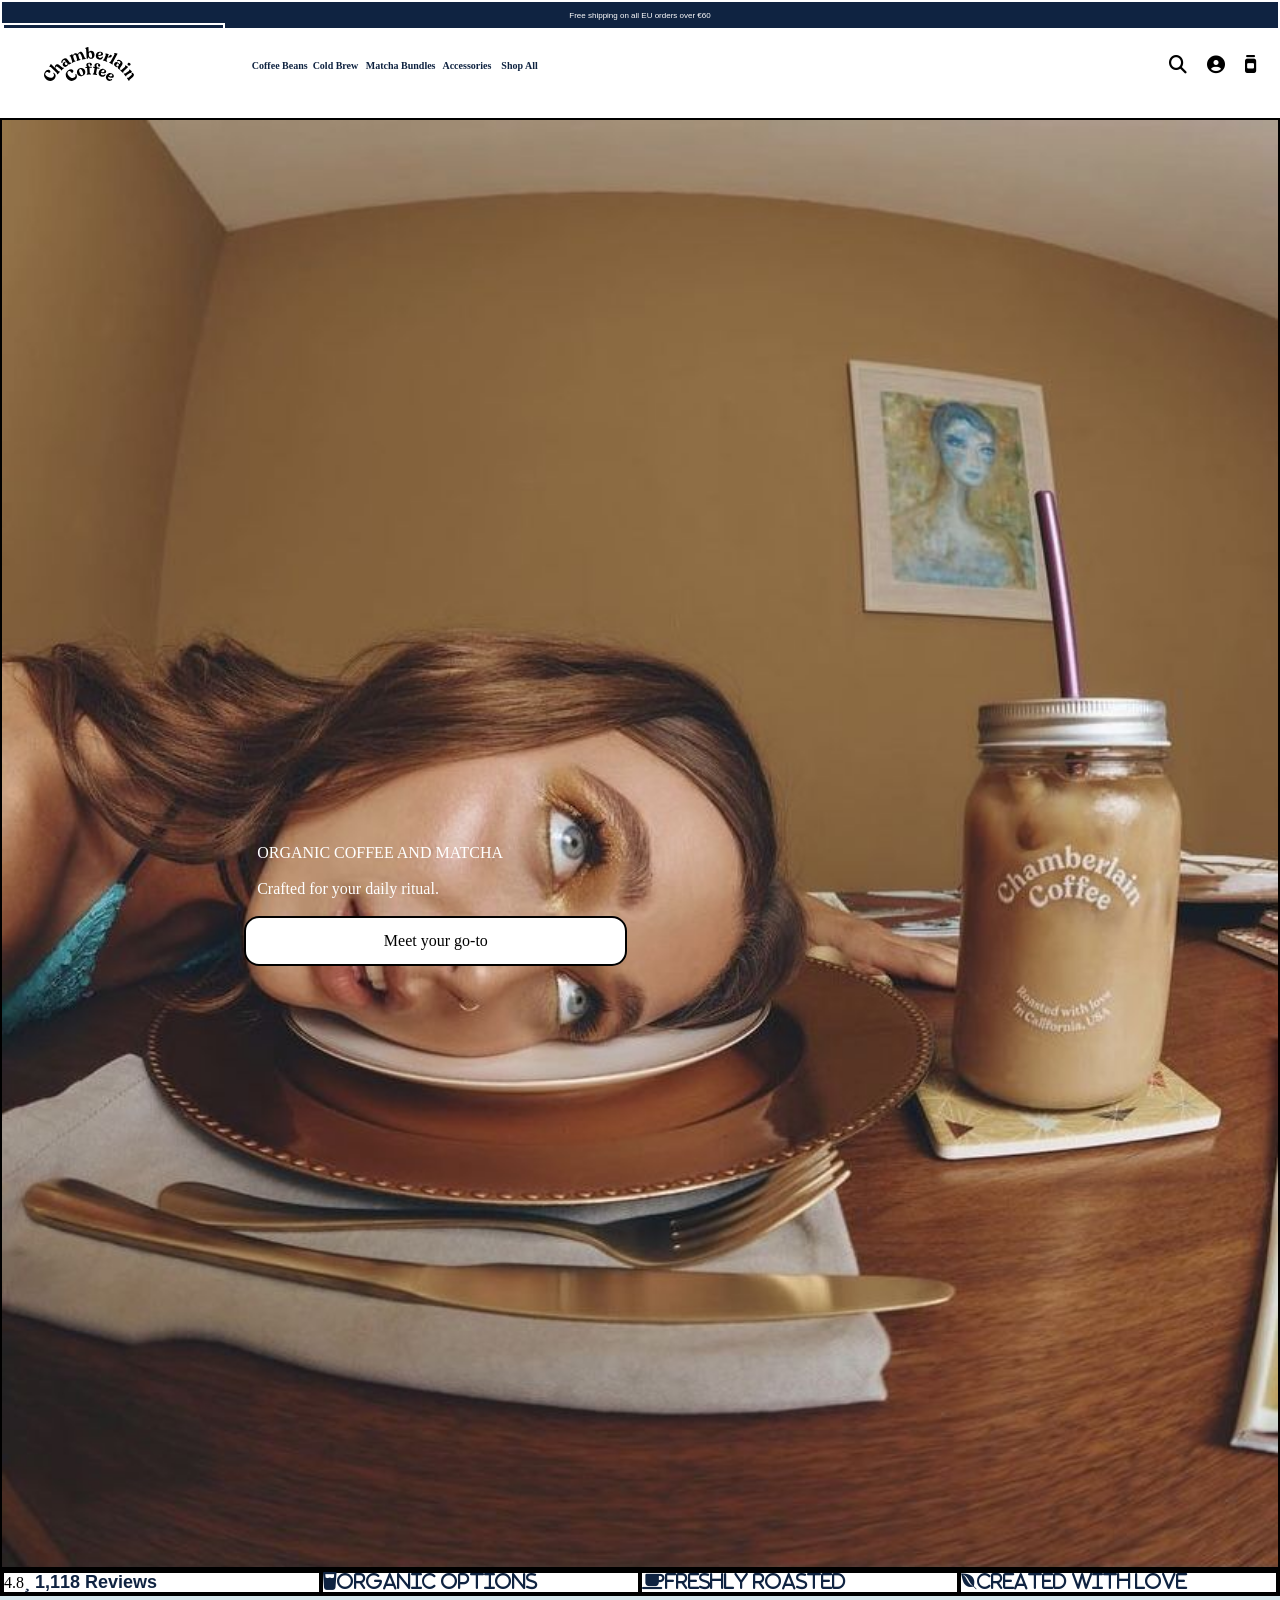
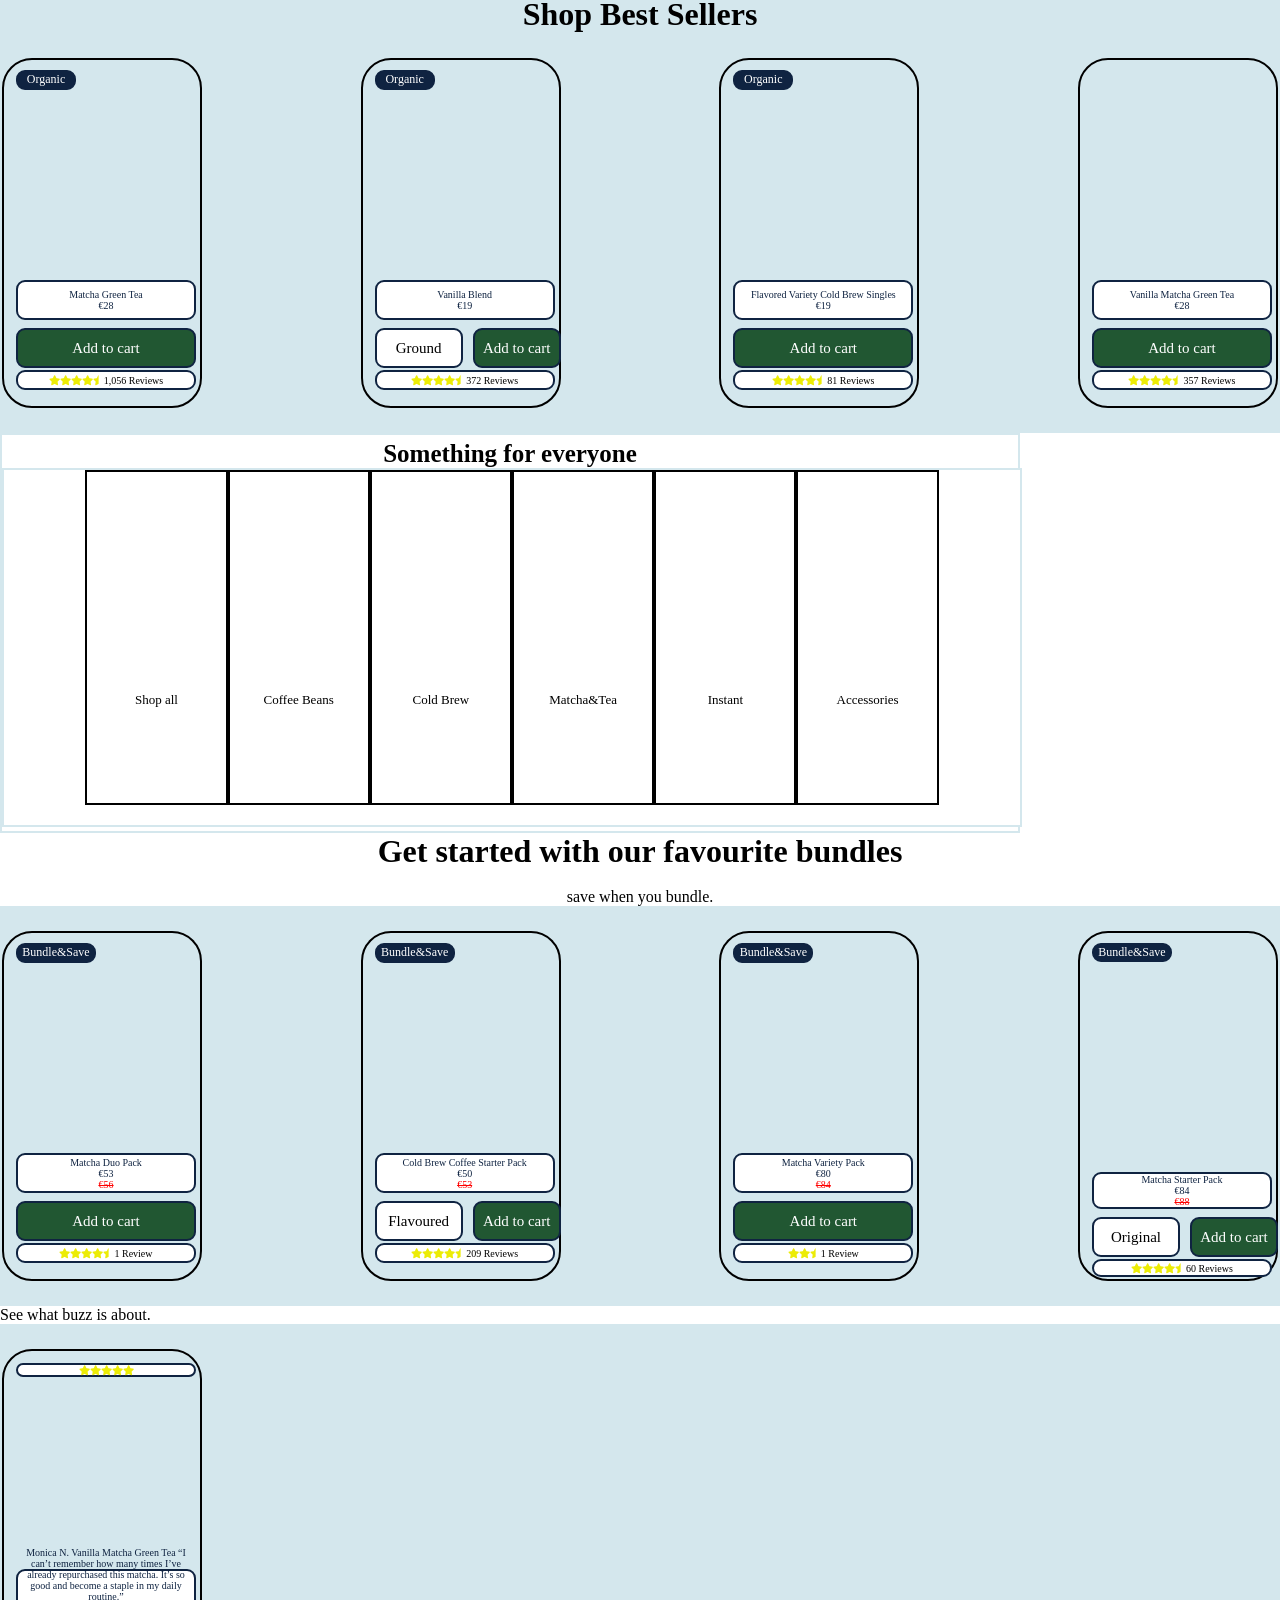
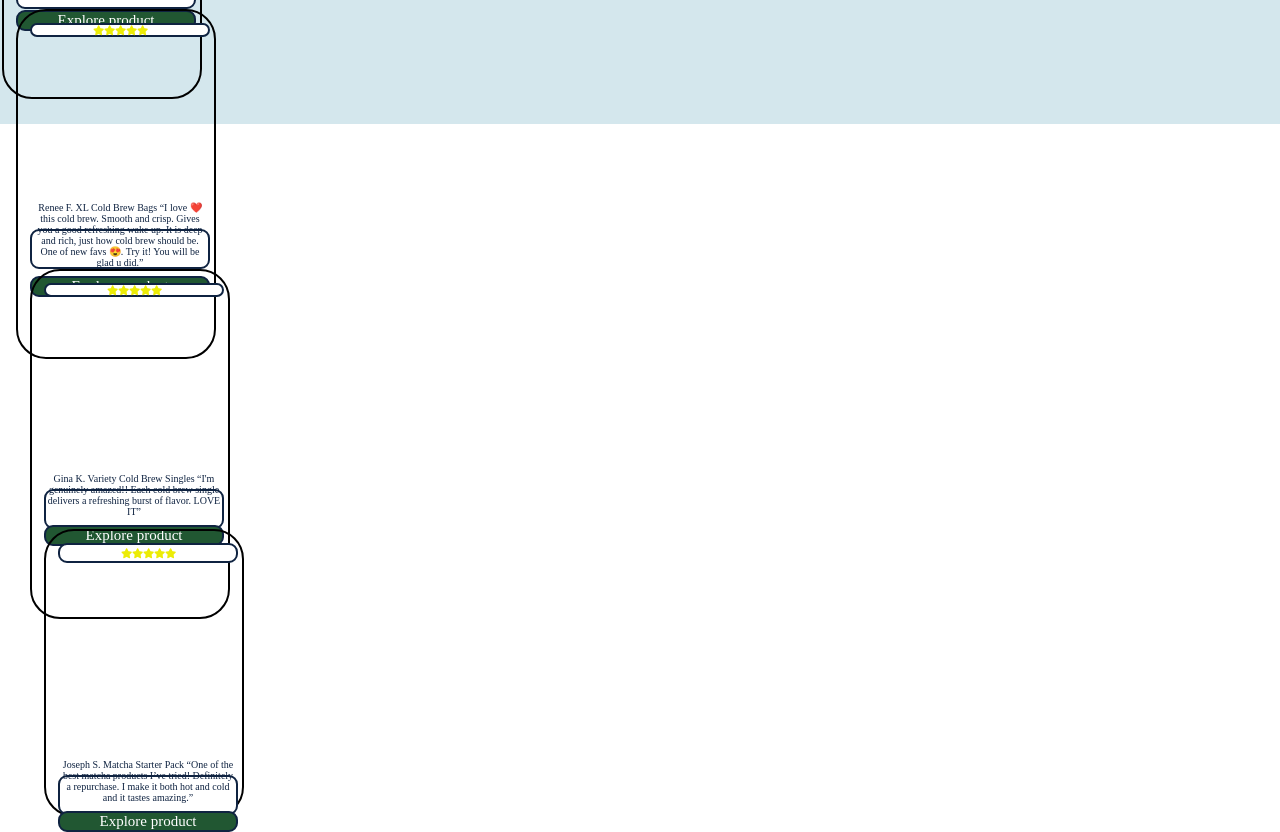
==== index.html @ cafa7a77 "first commit" ====
<!DOCTYPE html>
<html lang="en">
<head>
    <meta charset="UTF-8">
    <meta name="viewport" content="width=device-width, initial-scale=1.0">
    <title>Document</title>
    <link rel="stylesheet" href="https://cdnjs.cloudflare.com/ajax/libs/font-awesome/6.5.1/css/all.min.css"> 
<link rel="stylesheet" href="website.css">
<link href="https://fonts.googleapis.com/css2?family=Playfair+Display:wght@400;600&display=swap" rel="stylesheet">
</head>

<body>
   <header>
    <div id="header1">
      Free shipping on all EU orders over €60
      
    </div>
    <div id="header2">
      <div  id="section1">
        <div id="img"><img src="aeb7e13444a53c4d6a6ff14d90e66d7666a474f4-150x58.svg
        " alt=""></div>
      </div>

      <div id="section2">
        
        <b>Coffee Beans&nbsp;&nbsp;Cold Brew&nbsp;&nbsp;    Matcha Bundles&nbsp;&nbsp;     Accessories   &nbsp;&nbsp;   Shop All </b>
      </div>
      <div id="section3">
    <i class="fa-solid fa-magnifying-glass"></i>
     <i class="fa-solid fa-circle-user"></i>
      <i class="fa-solid fa-jar"></i>
      </div>    
    </div>

  
</header>
<br>

<main id="overlaytext">
<img src="5ff00f1f35091543b52e694eb82585cc.jpg" alt="">
<div class="overlaytext1">ORGANIC COFFEE AND MATCHA<br>  <br>Crafted for your daily ritual. <br> <br>
</div>

<div class="overlaytext2"> Meet your go-to</div>


</main>

<div id="box">
  <div id="one">4.8<i class="fa-solid fa-star"> 1,118 Reviews</i></div>
  <div id="two"><i class="fa-solid fa-glass-water">Organic options</i></div>
  <div id="three"><i class="fa-solid fa-mug-saucer">Freshly roasted</i></div>
  <div id="four"><i class="fa-brands fa-envira">Created with love</i></div>
</div>
<h1 id="font">Shop Best Sellers</h1>


<div id="lightbluebox" >

<div class="box1">
<div class="btn1">Organic</div>
<div class="img1"></div>
<div class="txt matcha">Matcha Green Tea <br>
€28</div>
<div class="atc position">Add to cart</div>
<div class="r re">      <i class="fa-solid fa-star"></i>  <i class="fa-solid fa-star"></i>  <i class="fa-solid fa-star"></i>  <i class="fa-solid fa-star"></i> 
  <i class="fa-solid fa-star-half"></i>
  1,056  Reviews</div>
</div>
  
<div class="box2">
<div class="btn1">Organic</div>
<div class="img2"></div>
<div class="txt vanilla">Vanilla Blend <br>
€19</div>
<div class="atc2 position">
  <div class="ground">Ground</div>
  <div class="add">Add to cart</div>
</div>

<div class="r re"> <i class="fa-solid fa-star"></i>  <i class="fa-solid fa-star"></i>  <i class="fa-solid fa-star"></i>  <i class="fa-solid fa-star"></i> 
  <i class="fa-solid fa-star-half"></i> 372 Reviews</div>
</div>



<div class="box3">
<div class="btn1">Organic</div>
<div class="img3"></div>
<div class="txt brew">Flavored Variety Cold Brew Singles <br>
€19</div>
<div class="atc position">Add to cart</div> 
<div class="r re">   <i class="fa-solid fa-star"></i>  <i class="fa-solid fa-star"></i>  <i class="fa-solid fa-star"></i>  <i class="fa-solid fa-star"></i> 
  <i class="fa-solid fa-star-half"></i>81 Reviews</div>
</div>

<div class="box4">
<div class="empty"></div>
<div class="img4"></div>
<div class="txt tea">Vanilla Matcha Green Tea <br>
€28</div>
<div class="atc position">Add to cart</div>

<div class="r re"> <i class="fa-solid fa-star"></i>  <i class="fa-solid fa-star"></i>  <i class="fa-solid fa-star"></i>  <i class="fa-solid fa-star"></i> 
  <i class="fa-solid fa-star-half"></i>357 Reviews</div>
</div>
</div>  


<div id="whitebox"> <b>Something for everyone</b>
<div class="longbox">
  <div class="b1">Shop all</div>
  <div class="b2">Coffee Beans  </div>
  <div class="b3">Cold Brew </div>
  <div class="b4">Matcha&Tea</div>
  <div class="b5"> Instant</div>
  <div class="b6"> Accessories </div>
</div>
</div>


<div class="s"> <h1>Get started with our favourite bundles</h1> </div> <br>
<div class="s">save when you bundle.</div>

<div id="lightbluebox" >

<div class="box1">
<div class="btn2">Bundle&Save</div>
<div class="img1"></div>
<div class="txt matcha">Matcha Duo Pack  <br>
€53 <s class="c">€56</s></div>
<div class="atc position">Add to cart</div>
<div class="r re">      <i class="fa-solid fa-star"></i>  <i class="fa-solid fa-star"></i>  <i class="fa-solid fa-star"></i>  <i class="fa-solid fa-star"></i> 
  <i class="fa-solid fa-star-half"></i>
  1  Review</div>
</div>
  
<div class="box2">
<div class="btn2">Bundle&Save</div>
<div class="img2"></div>
<div class="txt vanilla">Cold Brew Coffee Starter Pack <br>
€50 <s class="c">€53</s></div>
<div class="atc2 position">
  <div class="ground">Flavoured</div>
  <div class="add">Add to cart</div>
</div>

<div class="r re"> <i class="fa-solid fa-star"></i>  <i class="fa-solid fa-star"></i>  <i class="fa-solid fa-star"></i>  <i class="fa-solid fa-star"></i> 
  <i class="fa-solid fa-star-half"></i> 209 Reviews</div>
</div>



<div class="box3">
<div class="btn2">Bundle&Save</div>
<div class="img3"></div>
<div class="txt brew">Matcha Variety Pack <br>
€80 <s class="c">€84</s></div>
<div class="atc position">Add to cart</div> 
<div class="r1 re">   <i class="fa-solid fa-star"></i>  <i class="fa-solid fa-star"></i>  
  <i class="fa-solid fa-star-half"></i>1 Review</div>
</div>

<div class="box4">
<div class="btn2">Bundle&Save</div>
<div class="img4"></div>
<div class="txt tea">Matcha Starter Pack <br>
€84 <s class="c">€88</s></div>
<div class="atc2 position">
  <div class="ground">Original</div>
  <div class="add">Add to cart</div>
</div>

<div class="r re"> <i class="fa-solid fa-star"></i>  <i class="fa-solid fa-star"></i>  <i class="fa-solid fa-star"></i>  <i class="fa-solid fa-star"></i> 
  <i class="fa-solid fa-star-half"></i>60 Reviews</div>
</div>
</div>  
See what buzz is  about.

<div id="lightbluebox" >


  
<div class="box1">
<div class="img1"></div>
<div class="r re">      <i class="fa-solid fa-star"></i>  <i class="fa-solid fa-star"></i>  <i class="fa-solid fa-star"></i>  <i class="fa-solid fa-star"></i> 
   <i class="fa-solid fa-star"></i> 
</div>
<div class="txt matcha">Monica N.
Vanilla Matcha Green Tea
“I can’t remember how many times I’ve already repurchased this matcha. It’s so good and become a staple in my daily routine.”

<div class="atc position">Explore product</div>

</div>
  
<div class="box2">
<div class="img2"></div>

<div class="r re"> <i class="fa-solid fa-star"></i>  <i class="fa-solid fa-star"></i>  <i class="fa-solid fa-star"></i>  <i class="fa-solid fa-star"></i> 
 <i class="fa-solid fa-star"></i></div>
<div class="txt vanilla"> Renee F.
XL Cold Brew Bags
“I love ❤️ this cold brew. Smooth and crisp. Gives you a good refreshing wake up. It is deep and rich, just how cold brew should be. One of new favs 😍. Try it! You will be glad u did.”
<div class="atc position">
  Explore product
</div>

</div>




<div class="box3">

<div class="img3"></div>
<div class="r re">   <i class="fa-solid fa-star"></i>  <i class="fa-solid fa-star"></i>  <i class="fa-solid fa-star"></i>  <i class="fa-solid fa-star"></i> 
<i class="fa-solid fa-star"></i>
</div>
<div class="txt brew">Gina K.
Variety Cold Brew Singles
“I'm genuinely amazed!! Each cold brew single delivers a refreshing burst of flavor. LOVE IT”
<div class="atc position"> Explore product</div> 

</div>

<div class="box4">
<div class="img4"></div>
<div class="r re"> <i class="fa-solid fa-star"></i>  <i class="fa-solid fa-star"></i>  <i class="fa-solid fa-star"></i>  <i class="fa-solid fa-star"></i> 
<i class="fa-solid fa-star"></i>
</div>
<div class="txt tea">Joseph S.
Matcha Starter Pack
“One of the best matcha products I’ve tried! Definitely a repurchase. I make it both hot and cold and it tastes amazing.”
<div class="atc position"> Explore product</div>


</div>  


<div id="lbfinal">
  <div class="darkblue">
    <div></div> 
  <div></div></div>
</div>

</body>
</html>

<!-- height 100vh
inspect source -->
<!-- how to bring header code above home ? position : absolute,realative,fixed <navbar stays as you scroll down the website></navbar> property -->
<!-- top: 100px -->
 <!-- z index sets priority
---- website.css ----
*{
margin: 0;
padding:0;
box-sizing: border-box;
}



#header1{
width: 100%;
    height:30px;
border: 2px solid white ;
background-color:rgb(15,35,65);
display: flex;
justify-content: center;
align-items: center;
font-size: 8px;
font-family: sans-serif;

color: white ;
}
#header2{
width: 100%;
    height:70px;
border: 2px solid white;
background-color: white;
display: flex;
justify-content: center;
align-items: center;
font-size: 8px;
font-family: sans-serif;

color: white ;
}
#section1{
  
width: 20%;
    height:5%;
    border: 2px solid white ;

display: flex;
justify-content: flex-start;
align-items: center;
padding: 40px;

  
}

#section1 img{
 width: 90px;
   height: auto;
}


#section2{
width: 70%;
    height:30px;
border: 2px solid white;
color: rgb(15,35,65) ;
display: flex;
justify-content: flex-start;
align-items: center;
text-decoration: inherit;
font-size: 10px;
  font-family: "Lora", serif;
padding: 25px;
font-weight: 100;
}

#section3{
width: 30%;
    height:50px;
    border: 2px solid white;
display: flex;
justify-content: flex-end;
align-items: center;
gap: 20px;
padding: 20px;

}
#section3 i {color: black;
font-size: 18px;


}


#overlaytext{

    width:100%;
    height:80%;  
    border: 2px solid black;
display: flex;

align-items: center;
position: relative;


}

#overlaytext img{
    height: 50%;
     width: 100%;
}
.overlaytext1{
    
display: flex;
justify-content: flex-end;
align-items: center;
position: absolute;
top: 50%;
left: 20%;
color: white;
}


.overlaytext2{
    width: 30%;
    height:50px;
    border: 2px solid black;
top:55%;
left: 19%;
display: flex;
justify-content: center;
background-color: white;
border-radius:15px;
align-items: center;
position: absolute;


}
#box{

width: 100%;
height: 30%;
border: 2px solid black;
display: flex;
justify-content: center;
align-items: center;

}
#one{
width: 100%;
height: 20%;
border: 2px solid black;


}
#two{
    width: 100%;
height: 20%;
border: 2px solid black;




    
}
#three{
    width: 100%;
height: 20%;
border: 2px solid black;




    
}
#four{
width: 100%;
height: 20%;
border: 2px solid black;



    
}
#one i {color: rgb(15,35,65);
font-size: 18px;
font-family: 'Franklin Gothic Medium', 'Arial Narrow', Arial, sans-serif;
}
#two i {color: rgb(15,35,65);
font-size: 18px;
}
#three i {color: rgb(15,35,65);
font-size: 18px;
}
#four i {color: rgb(15,35,65);
font-size: 18px;
}

#font{
    text-align: center;
    background-color: rgb(212, 231, 237);
}
#lightbluebox{
width: 100%;
    height:400px;
    border: 2px solid rgb(212, 231, 237) ;
    background-color: rgb(212, 231, 237);
display: flex;
justify-content: space-between;
align-items: center;

}
.box1{
    width: 200px;
    height:350px;
    border: 2px solid black;
    border-radius: 30px;
    flex-direction: column;
display: flex;
justify-content: start;
align-items: first baseline;
padding-left: 10px;
padding-top: 10px;
}

.btn1{
    width: 60px;
    height: 20px;
     border: 2px solid rgb(15,35,65);
     background-color: rgb(15,35,65);
    border-radius: 9px;
    color: white;
    font-size: 12px;
    align-items: center;
    text-align: center;
}
.btn2{
    width: 80px;
    height: 20px;
     border: 2px solid rgb(15,35,65);
     background-color: rgb(15,35,65);
    border-radius: 9px;
    color: white;
    font-size: 12px;
    align-items: center;
    text-align: center;
}




.txt{
     width: 180px;
    height: 40px;
     border: 2px solid rgb(15,35,65);
    border-radius: 9px;
    color: rgb(15,35,65) ;
    font-size: 10px;
    display: flex;
    flex-direction: column;
    justify-content: center;
    align-items: center;
    text-align: center;  
    background: white;
    
}
.c{
    color: red;
}
.matcha{
display: flex;
flex-direction: column;
justify-content: center;
align-items: center;
margin-top: 190px;
}


.vanilla{
    display: flex;
flex-direction: column;
justify-content: center;
align-items: center;
margin-top: 190px;

}

.brew{
    display: flex;
flex-direction: column;
justify-content: center;
align-items: center;
margin-top: 190px;
}

.tea{
    display: flex;
flex-direction: column;
justify-content: center;
align-items: center;
margin-top: 210px;

}

.atc{
width: 180px;
    height: 40px;
     border: 2px solid rgb(15,35,65);
    border-radius: 9px;
    color: white ;
    font-size: 15px;
    display: flex;
    flex-direction: column;
    justify-content: center;
    align-items: center;
    text-align: center;  
    background: rgb(33,87,50);
}
 
.atc2{
    display: flex;
    gap: 10px;
    justify-content: center;
}

.ground{
width: 88px;
    height: 40px;
     border: 2px solid rgb(15,35,65);
    border-radius: 9px;
    color: black ;
    font-size: 15px;
    display: flex;
   
    justify-content: center;
    align-items: center;
    text-align: center;  
    background: white;
}

.add{
    width: 88px;
    height: 40px;
     border: 2px solid rgb(15,35,65);
    border-radius: 9px;
    color: white ;
    font-size: 15px;
    display: flex;
    justify-content: center;
    align-items: center;
    text-align: center;  
    background:  rgb(33,87,50) ;
}

.r{
    width: 180px;
    height: 20px;
     border: 2px solid rgb(15,35,65);
    border-radius: 9px;
    color: black ;
    font-size: 10px;
    display: flex;
  
    justify-content: center;
    align-items: center;
    text-align: center;  
    background-color: white;
}
.r1{
width: 180px;
    height: 20px;
     border: 2px solid rgb(15,35,65);
    border-radius: 9px;
    color: black ;
    font-size: 10px;
    display: flex;
  
    justify-content: center;
    align-items: center;
    text-align: center;  
    background-color: white;

}

.re{
    margin: 2px;
}

.fa-solid {
  color: rgb(236, 236, 6);

}

.position{
    display: flex;
/* flex-direction: column; */
justify-content: center;
align-items: center;
margin-top: 8px;


}

.box2{
    width: 200px;
    height:350px;
    border: 2px solid black;
    border-radius: 30px;
    display: flex;
justify-content: start;
align-items: first baseline;
padding-left: 10px;
padding-top: 10px;
flex-direction: column;

}

.box3{
    width: 200px;
    height:350px;
    border: 2px solid black;
    border-radius: 30px;
    display: flex;
justify-content: start;
align-items: first baseline;
padding-left: 10px;
padding-top: 10px;
flex-direction: column;

}

.box4{
    width: 200px;
    height:350px;
    border: 2px solid black;
    border-radius: 30px;
    display: flex;
justify-content: start;
align-items: first baseline;
padding-left: 10px;
padding-top: 10px;
flex-direction: column;
}

#whitebox{
width:1020px;
    height:400px;
    border: 2px solid rgb(212, 231, 237) ;
    background-color:white;
display: flex;
justify-content: center;
text-align: center;
justify-content: center;
font-size: 25px;
flex-direction: column ;
}

.longbox{
width: 1020px;
    height:359px;
    border: 2px solid rgb(212, 231, 237) ;
    background-color:white;
display: flex;
justify-content: center;
text-align: center;

}
.b1{
width: 14%;
    height:335px;
    border: 2px solid black ;
    background-color:white;
display: flex;
justify-content: center;
text-align: center;
font-size: small;
padding-top: 220px;
}

.b2{
width: 14%;
    height:335px;
    border: 2px solid black ;
    background-color:white;
display: flex;
justify-content: center;
text-align: center;
padding-top: 220px;

font-size: small;
}

.b3{
width: 14%;
    height:335px;
    border: 2px solid black ;
    background-color:white;
display: flex;
justify-content: center;
text-align: center;
padding-top: 220px;

font-size: small;
}

.b4{
width: 14%;
    height:335px;
    border: 2px solid black ;
    background-color:white;
display: flex;
justify-content: center;
text-align: center;
padding-top: 220px;

font-size: small;
}
.b5{
width: 14%;
    height:335px;
    border: 2px solid black ;
    background-color:white;
display: flex;
justify-content: center;
text-align: center;
padding-top: 220px;

font-size: small;
}

.b6{
width: 14%;
    height:335px;
    border: 2px solid black ;
    background-color:white;
display: flex;
justify-content: center;
text-align: center;
padding-top: 220px;

font-size: small;
}

#white{

width:1020px;
    height:400px;
    border: 2px solid rgb(212, 231, 237) ;
    background-color:white;
display: flex;
justify-content: center;
text-align: center;
font-size: 25px;
   
}

.s{
    display: flex;
justify-content: center;

}
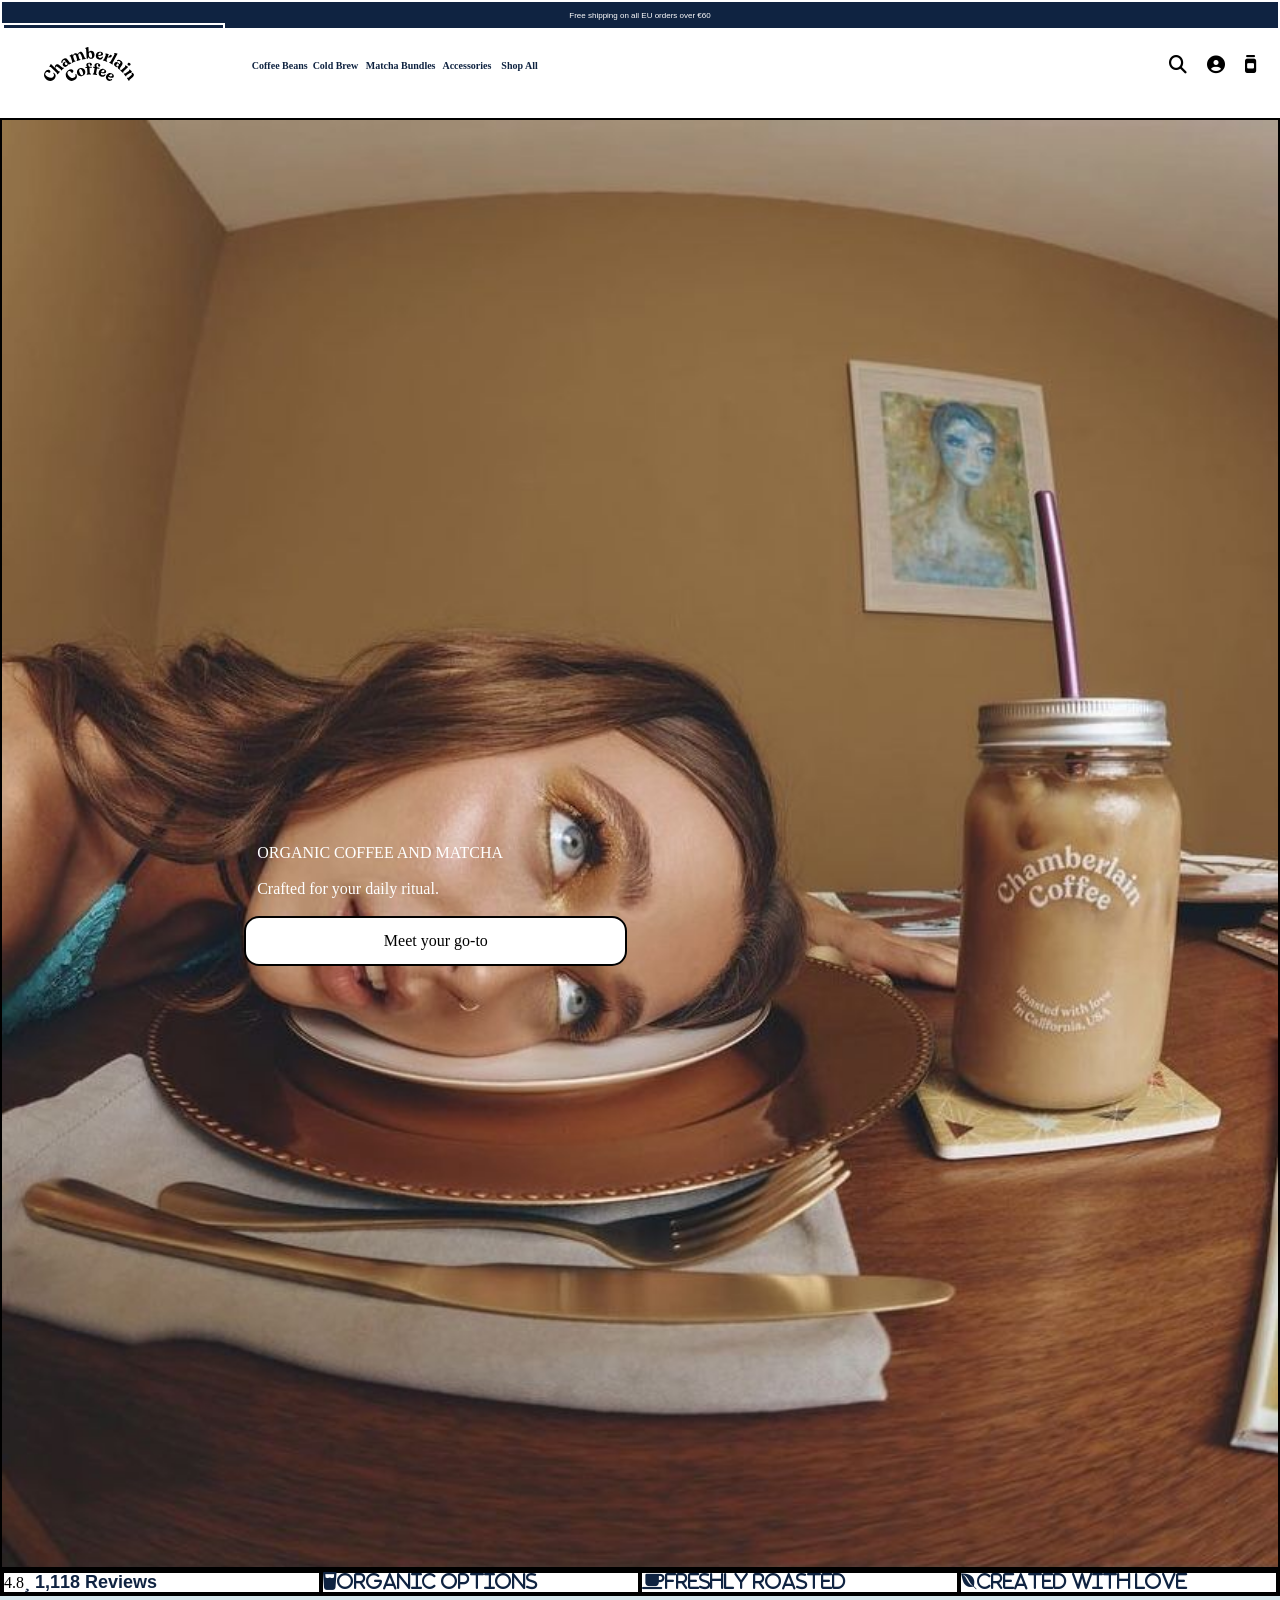
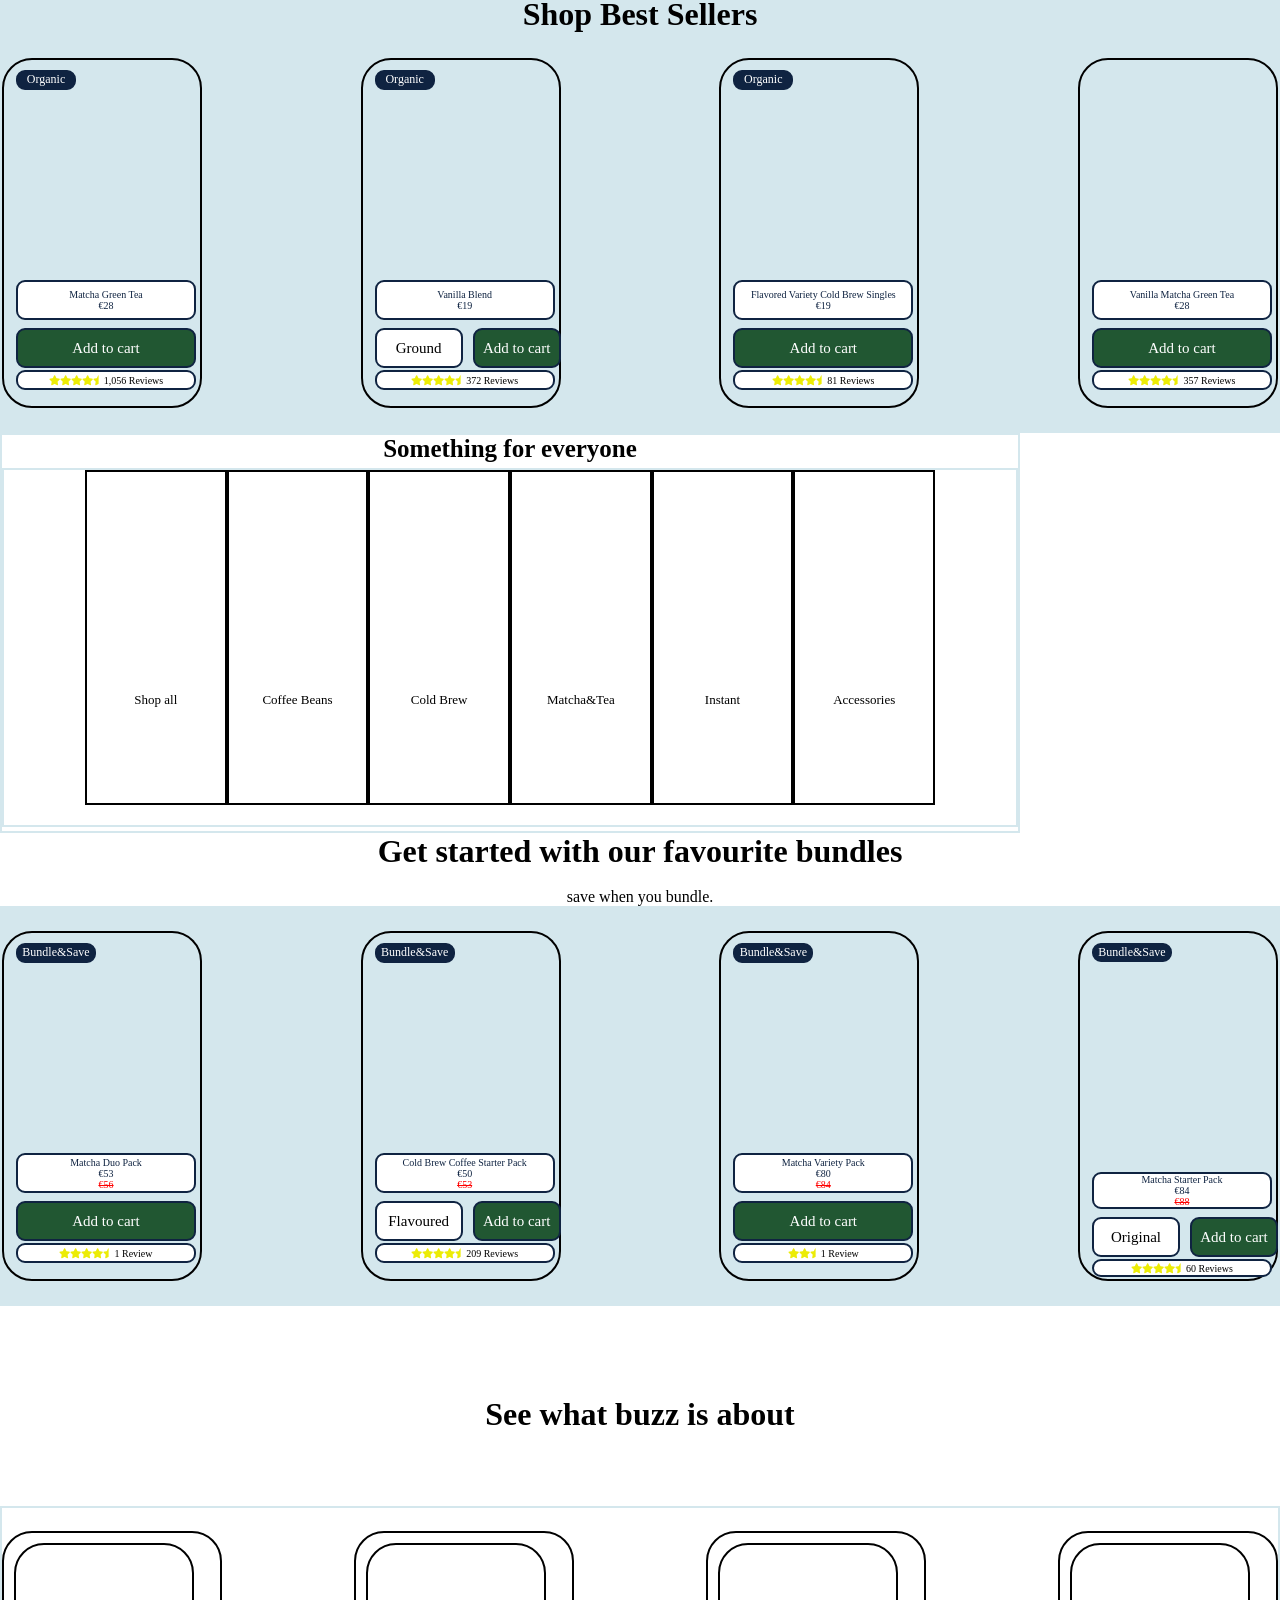
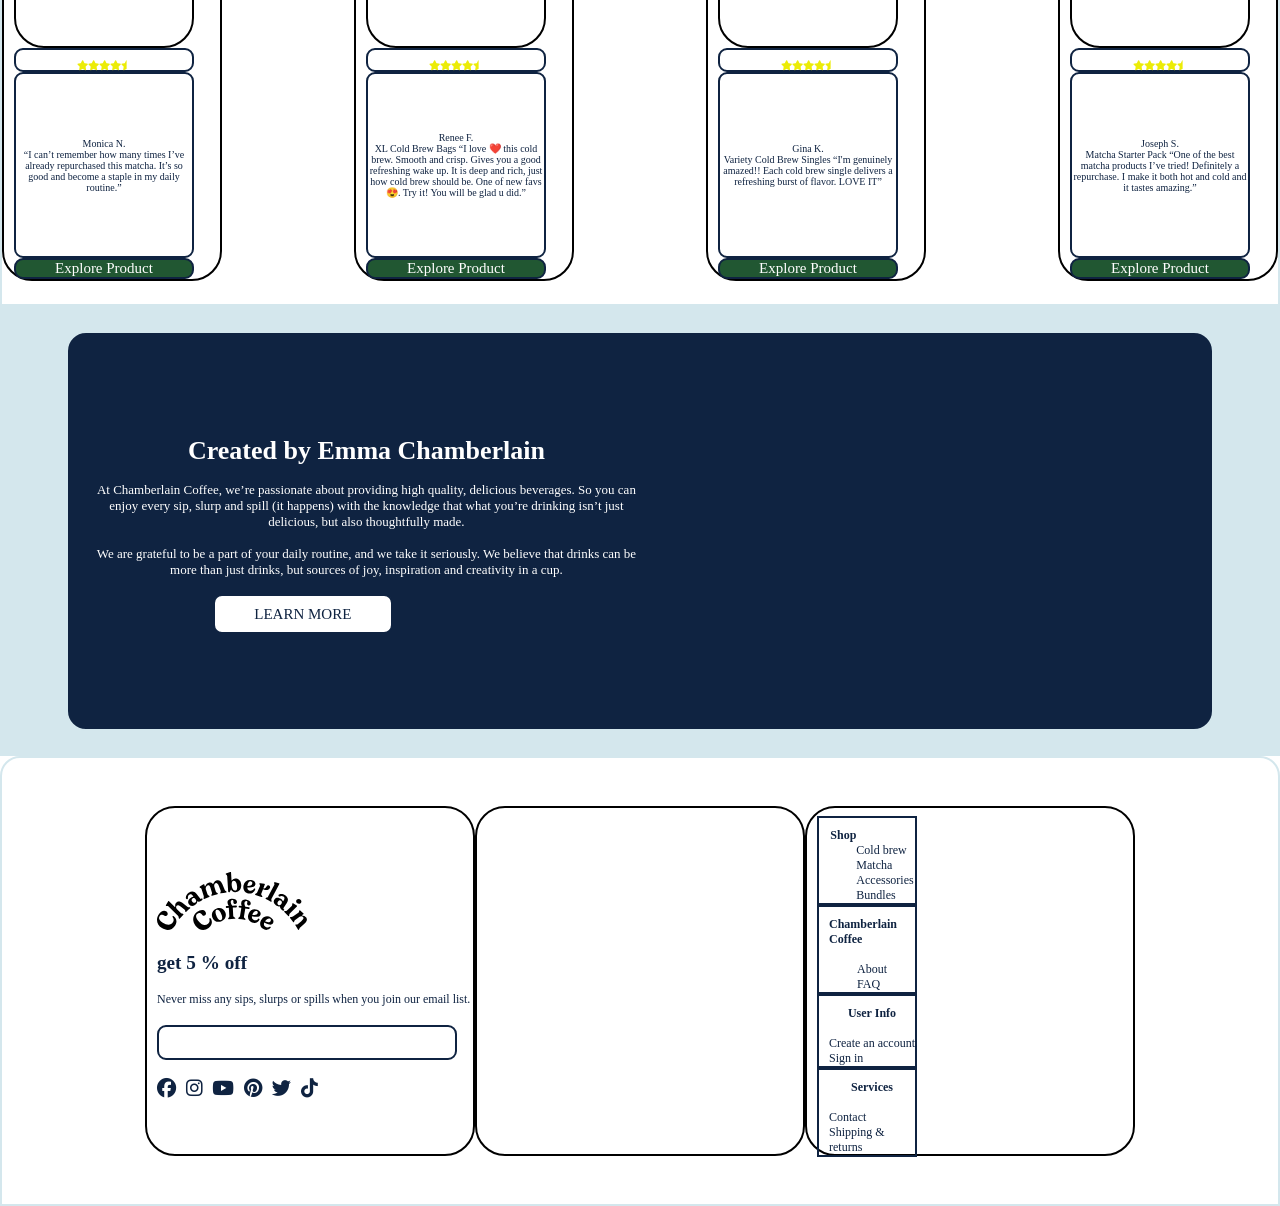
==== commit e05613ad: "further website work" ====
--- a/index.html
+++ b/index.html
@@ -175,80 +175,113 @@
   <i class="fa-solid fa-star-half"></i>60 Reviews</div>
 </div>
 </div>  
-See what buzz is  about.
-
-<div id="lightbluebox" >
-
-
-  
-<div class="box1">
-<div class="img1"></div>
-<div class="r re">      <i class="fa-solid fa-star"></i>  <i class="fa-solid fa-star"></i>  <i class="fa-solid fa-star"></i>  <i class="fa-solid fa-star"></i> 
-   <i class="fa-solid fa-star"></i> 
-</div>
-<div class="txt matcha">Monica N.
-Vanilla Matcha Green Tea
-“I can’t remember how many times I’ve already repurchased this matcha. It’s so good and become a staple in my daily routine.”
-
-<div class="atc position">Explore product</div>
-
-</div>
-  
-<div class="box2">
-<div class="img2"></div>
-
-<div class="r re"> <i class="fa-solid fa-star"></i>  <i class="fa-solid fa-star"></i>  <i class="fa-solid fa-star"></i>  <i class="fa-solid fa-star"></i> 
- <i class="fa-solid fa-star"></i></div>
-<div class="txt vanilla"> Renee F.
+
+
+<h1 id="buzz">See what buzz is about</h1>
+
+<div id="WHITE" >
+
+<div class="BOX1">
+
+<div class="IMG1"></div>
+<div class="R RE">      <i class="fa-solid fa-star"></i>  <i class="fa-solid fa-star"></i>  <i class="fa-solid fa-star"></i>  <i class="fa-solid fa-star"></i> 
+  <i class="fa-solid fa-star-half"></i>
+ </div>
+<div class="TXT ">Monica N.
+<br>
+“I can’t remember how many times I’ve already repurchased this matcha. It’s so good and become a staple in my daily routine.” <br>
+</div>
+<div class="exploreproduct">Explore Product</div>
+
+</div>
+  
+<div class="BOX1">
+
+<div class="IMG1"></div>
+<div class="R RE"> <i class="fa-solid fa-star"></i>  <i class="fa-solid fa-star"></i>  <i class="fa-solid fa-star"></i>  <i class="fa-solid fa-star"></i> 
+  <i class="fa-solid fa-star-half"></i> </div>
+<div class="TXT "> Renee F. <br>
 XL Cold Brew Bags
-“I love ❤️ this cold brew. Smooth and crisp. Gives you a good refreshing wake up. It is deep and rich, just how cold brew should be. One of new favs 😍. Try it! You will be glad u did.”
-<div class="atc position">
-  Explore product
-</div>
-
-</div>
-
-
-
-
-<div class="box3">
-
-<div class="img3"></div>
-<div class="r re">   <i class="fa-solid fa-star"></i>  <i class="fa-solid fa-star"></i>  <i class="fa-solid fa-star"></i>  <i class="fa-solid fa-star"></i> 
-<i class="fa-solid fa-star"></i>
-</div>
-<div class="txt brew">Gina K.
+“I love ❤️ this cold brew. Smooth and crisp. Gives you a good refreshing wake up. It is deep and rich, just how cold brew should be. One of new favs 😍. Try it! You will be glad u did.”</div>
+
+<div class="exploreproduct">Explore Product</div>
+
+</div>
+
+
+
+<div class="BOX1">
+
+<div class="IMG1"></div>
+<div class="R RE">   <i class="fa-solid fa-star"></i>  <i class="fa-solid fa-star"></i>  <i class="fa-solid fa-star"></i>  <i class="fa-solid fa-star"></i> 
+  <i class="fa-solid fa-star-half"></i></div>
+<div class="TXT ">Gina K. <br>
 Variety Cold Brew Singles
-“I'm genuinely amazed!! Each cold brew single delivers a refreshing burst of flavor. LOVE IT”
-<div class="atc position"> Explore product</div> 
-
-</div>
-
-<div class="box4">
-<div class="img4"></div>
-<div class="r re"> <i class="fa-solid fa-star"></i>  <i class="fa-solid fa-star"></i>  <i class="fa-solid fa-star"></i>  <i class="fa-solid fa-star"></i> 
-<i class="fa-solid fa-star"></i>
-</div>
-<div class="txt tea">Joseph S.
+“I'm genuinely amazed!! Each cold brew single delivers a refreshing burst of flavor. LOVE IT”</div>
+<div class="exploreproduct">Explore Product</div>
+
+</div>
+
+<div class="BOX1">
+
+<div class="IMG1"></div>
+<div class="R RE"> <i class="fa-solid fa-star"></i>  <i class="fa-solid fa-star"></i>  <i class="fa-solid fa-star"></i>  <i class="fa-solid fa-star"></i> 
+  <i class="fa-solid fa-star-half"></i></div>
+<div class="TXT ">Joseph S. <br>
 Matcha Starter Pack
-“One of the best matcha products I’ve tried! Definitely a repurchase. I make it both hot and cold and it tastes amazing.”
-<div class="atc position"> Explore product</div>
-
-
-</div>  
-
-
-<div id="lbfinal">
-  <div class="darkblue">
-    <div></div> 
-  <div></div></div>
-</div>
-
-</body>
-</html>
-
-<!-- height 100vh
-inspect source -->
-<!-- how to bring header code above home ? position : absolute,realative,fixed <navbar stays as you scroll down the website></navbar> property -->
-<!-- top: 100px -->
- <!-- z index sets priority+“One of the best matcha products I’ve tried! Definitely a repurchase. I make it both hot and cold and it tastes amazing.”</div>
+
+
+
+
+<div class="exploreproduct">Explore Product</div>
+</div> 
+</div> 
+
+<!-- display grid  grid tem[plate coloumn auto auto] 
+ , display  flex ,  flex wrap STUDYGRID -->
+
+ <div id="lbfinal">
+  <div class="darkblue"> <div class=" box left"> <h1 class="T">Created by Emma Chamberlain</h1> <br>
+<div class="T">At Chamberlain Coffee, we’re passionate about providing high quality, delicious beverages. So you can enjoy every sip, slurp and spill (it happens) with the knowledge that what you’re drinking isn’t just delicious, but also thoughtfully made.
+<br>
+<br>
+We are grateful to be a part of your daily routine, and we take it seriously. We believe that drinks can be more than just drinks, but sources of joy, inspiration and creativity in a cup. </div> <br> <div class="learnmore">LEARN MORE</div></div>
+<div class=" box right">  </div>
+ </div>
+ </div>
+ <div id="A">
+  <div class="sec1">
+<div class="logo1"> <img src="aeb7e13444a53c4d6a6ff14d90e66d7666a474f4-150x58.svg" alt=""></div> <br>
+<div class="logo2">  <b> get 5 % off</b></div> <br>
+<div class="ft">Never miss any sips, slurps or spills when you join our email list.</div> <br>
+<div class="emailbox"></div> <br>
+<div class="socialmediaicons"> <i class="fa-brands fa-facebook"></i>  &nbsp;<i class="fa-brands fa-instagram"></i> &nbsp;<i class="fa-brands fa-youtube"></i> &nbsp;<i class="fa-brands fa-pinterest"></i> &nbsp;<i class="fa-brands fa-twitter"></i> &nbsp;<i class="fa-brands fa-tiktok"></i></div>
+  </div>
+  <div class="sec2"></div>
+  <div class="sec1" >
+    <div class="q1"> <b>Shop</b> <br>
+
+Cold brew <br>
+Matcha <br>
+Accessories <br>
+Bundles</div>
+    <div class="q1"><b>Chamberlain Coffee</b> <br>
+
+About <br>
+FAQ</div>
+    <div class="q1"><b>User Info</b> <br>
+
+Create an account <br>
+Sign in</div>
+    <div class="q1 "><b>Services</b> <br>
+
+Contact <br>
+Shipping & returns</div>
+  </div>
+ </div>
+
+
+
+  
+ 
--- a/website.css
+++ b/website.css
@@ -445,7 +445,8 @@
 text-align: center;
 justify-content: center;
 font-size: 25px;
-flex-direction: column ;
+
+flex-wrap: wrap;
 }
 
 .longbox{
@@ -552,3 +553,234 @@
 justify-content: center;
 
 }
+
+#buzz{
+height:200px;
+width: 100%;
+display: flex;
+justify-content: center;
+text-align: center;
+padding-top: 90px;
+}
+.BOX1{
+width: 220px;
+    height:350px;
+    border: 2px solid black;
+    border-radius: 30px;
+    flex-direction: column;
+display: flex;
+justify-content: start;
+align-items: first baseline;
+padding-left: 10px;
+padding-top: 10px;
+}
+.IMG1{
+width: 180px;
+    height:500px;
+    border: 2px solid black;
+    border-radius: 30px;
+}
+
+
+.R{width: 180px;
+    height: 40px;
+     border: 2px solid rgb(15,35,65);
+    border-radius: 9px;
+    color: black ;
+    font-size: 10px;
+    display: flex;
+  padding-top: 60px;
+    justify-content: center;
+    align-items: center;
+    text-align: center;  
+    background-color: white;
+}
+.RE{
+   padding-top: 10px;
+}
+.TXT{
+    width: 180px;
+    height: 100vh;
+    border: 2px solid rgb(15,35,65);
+    border-radius: 9px;
+    color: rgb(15,35,65) ;
+    font-size: 10px;
+    display: flex;
+    flex-direction: column;
+    justify-content: center;
+    align-items: center;
+    text-align: center;  
+    background: white;
+}
+
+.exploreproduct{
+width: 180px;
+    height: 40px;
+     border: 2px solid rgb(15,35,65);
+    border-radius: 9px;
+    color: white ;
+    font-size: 15px;
+    display: flex;
+    flex-direction: column;
+    justify-content: center;
+    align-items: center;
+    text-align: center;  
+    background: rgb(33,87,50);
+
+}
+#WHITE{
+    width: 100%;
+    height:400px;
+    border: 2px solid rgb(212, 231, 237) ;
+    background-color: white;
+display: flex;
+justify-content: space-between;
+align-items: center;
+}
+
+#lbfinal{
+    width: 100%;
+    height:450px;
+    border: 2px solid rgb(212, 231, 237) ;
+    background-color: rgb(212, 231, 237);
+display: flex;
+justify-content: center;
+align-items: center;
+align-items: center;
+
+}
+
+.darkblue{
+ width: 90%;
+    height:400px;
+    border: 2px solid rgb(212, 231, 237) ;
+    background-color:rgb(15,35,65);
+display: flex;
+justify-content: center;
+align-items: center;
+text-align: center;
+border-radius: 20px;
+}
+.box{
+    flex: 1;
+    height: 390px;
+    width: 88%;
+   border-top-left-radius: 20px;
+   border-bottom-left-radius: 20px;
+}
+
+.left{
+  padding-top: 100px;
+padding-left: 25px;
+padding-right: 25px;
+text-align: center; 
+font-size: small;
+}
+.learnmore{
+    width: 180px;
+    height: 40px;
+     border: 2px solid rgb(15,35,65);
+    border-radius: 9px;
+    color:rgb(15,35,65) ;
+    font-size: 15px;
+    display: flex;
+    flex-direction: column;
+    justify-content: center;
+    align-items: center;
+    text-align: center;  
+    background: white;
+    margin-left: 120px;
+    
+
+}
+.T{
+    color: white;
+}
+
+#A{
+    width: 100%;
+    height:450px;
+    border: 2px solid rgb(212, 231, 237) ;
+    background-color: white;
+display: flex;
+justify-content: center;
+align-items: center;
+align-items: center;
+border-top-left-radius: 20px;
+border-top-right-radius: 20px;
+
+}
+.emailbox{
+    width: 300px;
+    height: 35px;
+     border: 2px solid rgb(15,35,65);
+    border-radius: 9px;
+    color:rgb(15,35,65) ;
+    font-size: 15px;
+    display: flex;
+    flex-direction: column;
+    justify-content: center;
+    align-items: center;
+    text-align: center;  
+    background: white;
+    
+}
+.ft{
+    font-size: 12px;
+    color: rgb(15,35,65);
+}
+.logo1{
+    color:rgb(15,35,65);
+}
+.logo2{
+    font-size: larger;
+    color: rgb(15,35,65);
+}
+.socialmediaicons{
+  font-size: larger;
+  color: rgb(15,35,65);
+}
+.sec1{
+width: 330px;
+    height:350px;
+    border: 2px solid black;
+    border-radius: 30px;
+    flex-direction: column;
+display: flex;
+justify-content: center;
+align-items: first baseline;
+padding-left: 10px;
+padding-top: 10px;
+
+
+}
+.sec2{
+    width: 330px;
+    height:350px;
+    border: 2px solid black;
+    border-radius: 30px;
+    flex-direction: column;
+display: flex;
+justify-content: center;
+align-items: first baseline;
+padding-left: 10px;
+padding-top: 10px;
+display: grid;
+grid-template-columns: repeat(2,1fr);
+
+}
+
+.q1{
+width: 100px;
+    height:100px;
+    border: 2px solid rgb(15,35,65);
+font-size: 12px;
+display: flex;
+justify-content: center;
+align-items: first baseline;
+padding-left: 10px;
+padding-top: 10px;
+flex-wrap: wrap;
+color: rgb(15,35,65);
+
+}
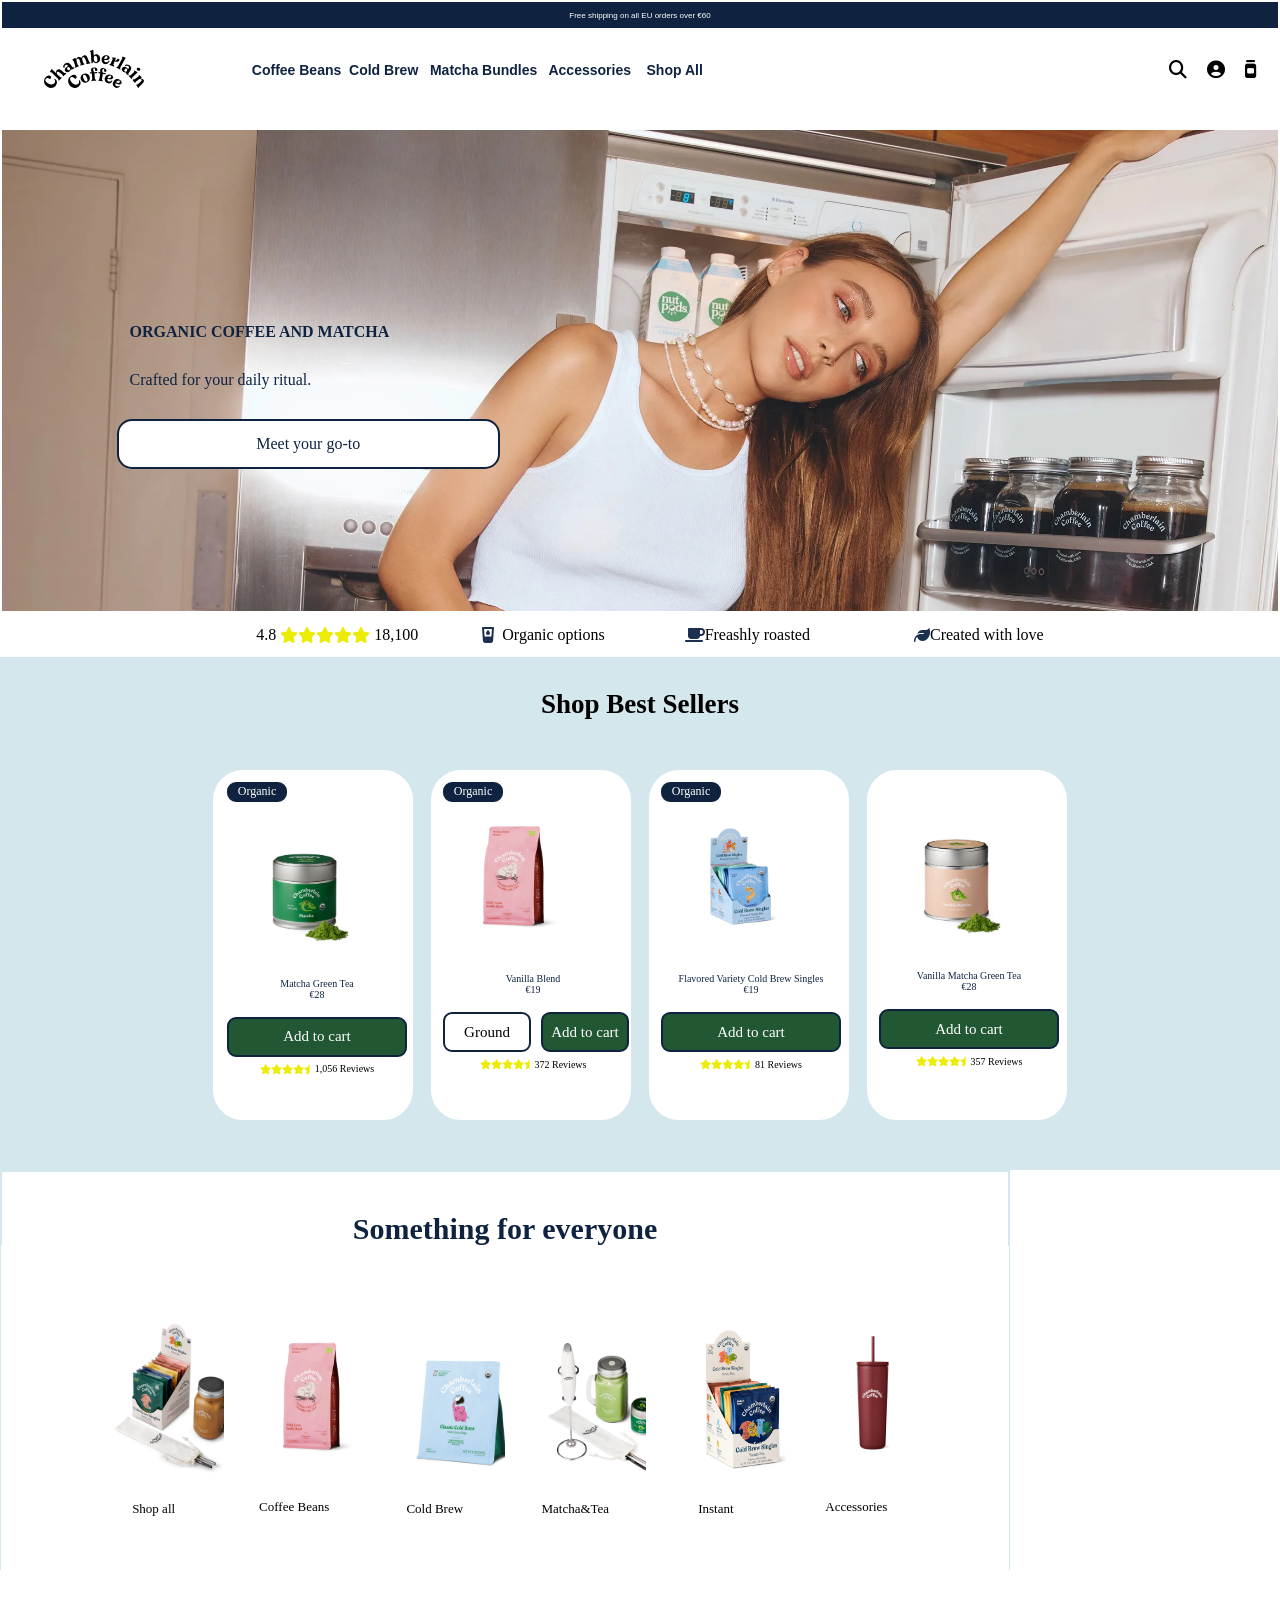
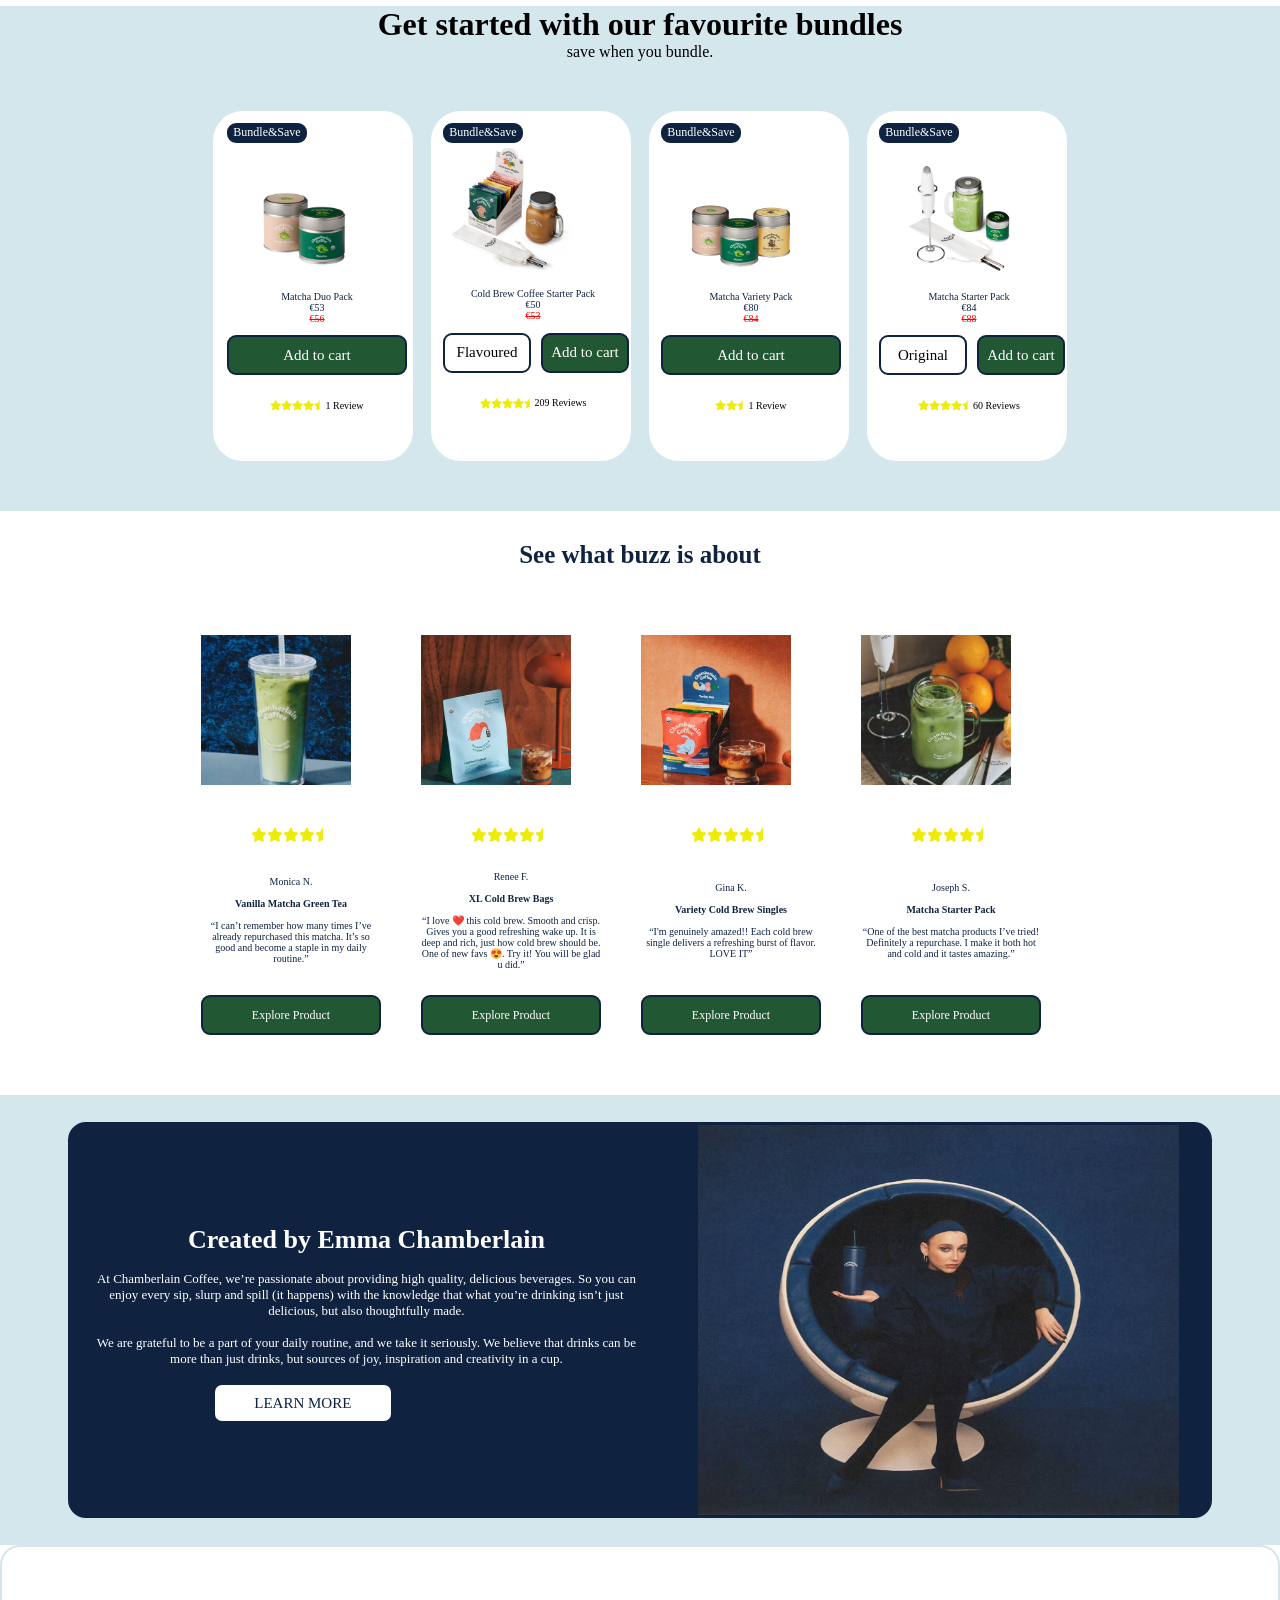
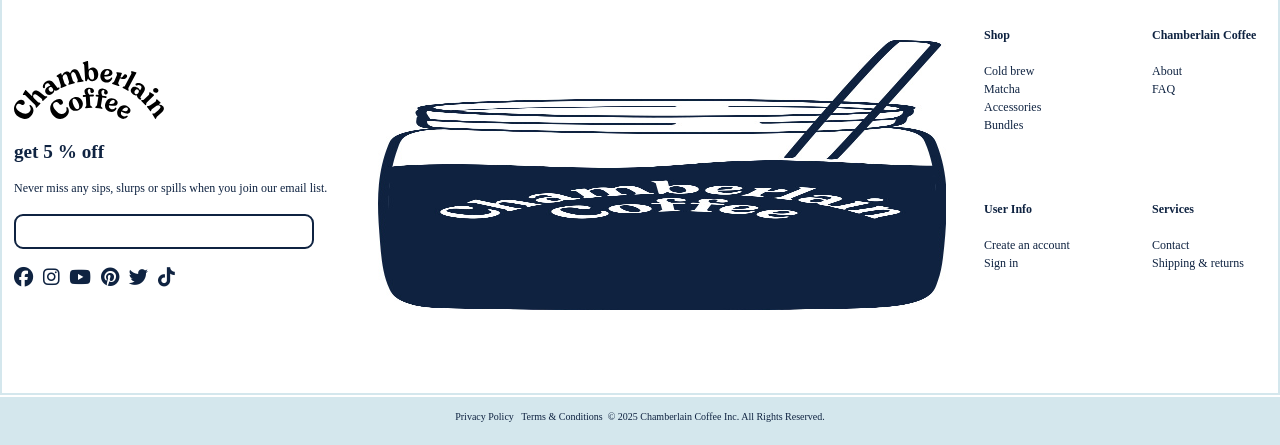
==== commit 60a228ab: "website alignment" ====
--- a/index.html
+++ b/index.html
@@ -1,287 +1,398 @@
-<!DOCTYPE html>
+<!doctype html>
 <html lang="en">
-<head>
-    <meta charset="UTF-8">
-    <meta name="viewport" content="width=device-width, initial-scale=1.0">
+  <head>
+    <meta charset="UTF-8" />
+    <meta name="viewport" content="width=device-width, initial-scale=1.0" />
     <title>Document</title>
-    <link rel="stylesheet" href="https://cdnjs.cloudflare.com/ajax/libs/font-awesome/6.5.1/css/all.min.css"> 
-<link rel="stylesheet" href="website.css">
-<link href="https://fonts.googleapis.com/css2?family=Playfair+Display:wght@400;600&display=swap" rel="stylesheet">
-</head>
-
-<body>
-   <header>
-    <div id="header1">
-      Free shipping on all EU orders over €60
+    <link
+      rel="stylesheet"
+      href="https://cdnjs.cloudflare.com/ajax/libs/font-awesome/6.5.1/css/all.min.css"
+    />
+    <link rel="stylesheet" href="website.css" />
+    <link
+      href="https://fonts.googleapis.com/css2?family=Playfair+Display:wght@400;600&display=swap"
+      rel="stylesheet"
+    />
+  </head>
+
+  <body>
+    <header>
+      <div id="header1">Free shipping on all EU orders over €60</div>
+      <div id="header2">
+        <div id="section1">
+          <div id="img">
+            <img
+              src="aeb7e13444a53c4d6a6ff14d90e66d7666a474f4-150x58.svg "
+              alt=""/>
+          </div>
+        </div>
+
+        <div id="section2">
+           <b></b><b
+            >Coffee Beans&nbsp;&nbsp;Cold Brew&nbsp;&nbsp; Matcha
+            Bundles&nbsp;&nbsp; Accessories &nbsp;&nbsp; Shop All
+          </b>
+        </div>
+        <div id="section3">
+          <i class="fa-solid fa-magnifying-glass"></i>
+          <i class="fa-solid fa-circle-user"></i>
+          <i class="fa-solid fa-jar"></i>
+        </div>
+      </div>
+    </header>
+    <br />
+
+    <main id="overlaytext">
+     <img src="Shop all_files/FAAH2.jpg" alt="">
+      <div class="overlaytext1">
+      ORGANIC COFFEE AND MATCHA </div>
+     <br> <br>
+     <div class="overlaytext2">
+       Crafted for your daily ritual.
+      </div>
+       <br> <br><br> <br>
       
-    </div>
-    <div id="header2">
-      <div  id="section1">
-        <div id="img"><img src="aeb7e13444a53c4d6a6ff14d90e66d7666a474f4-150x58.svg
-        " alt=""></div>
-      </div>
-
-      <div id="section2">
-        
-        <b>Coffee Beans&nbsp;&nbsp;Cold Brew&nbsp;&nbsp;    Matcha Bundles&nbsp;&nbsp;     Accessories   &nbsp;&nbsp;   Shop All </b>
-      </div>
-      <div id="section3">
-    <i class="fa-solid fa-magnifying-glass"></i>
-     <i class="fa-solid fa-circle-user"></i>
-      <i class="fa-solid fa-jar"></i>
-      </div>    
-    </div>
-
+        <br> <br>
+      <div class="overlaytext3">Meet your go-to</div>
+    </main>
+ <div id="thatbox">
+&nbsp;&nbsp;&nbsp;&nbsp;&nbsp;4.8&nbsp;<i class="fa-solid fa-star"></i><i class="fa-solid fa-star"></i><i class="fa-solid fa-star"></i><i class="fa-solid fa-star"></i><i class="fa-solid fa-star"></i>&nbsp;18,100 
+&nbsp;&nbsp;&nbsp;&nbsp;&nbsp;&nbsp;&nbsp;&nbsp;&nbsp;&nbsp;&nbsp;&nbsp;&nbsp;&nbsp;&nbsp;<i class="fa-solid fa-glass-water-droplet" style="color: rgb(30, 48, 80);"> </i> &nbsp; Organic options&nbsp;&nbsp;&nbsp;&nbsp;&nbsp;&nbsp;&nbsp;&nbsp;&nbsp;&nbsp;&nbsp;&nbsp;&nbsp;&nbsp;&nbsp;&nbsp;&nbsp;&nbsp;&nbsp;&nbsp;
+<i class="fa-solid fa-mug-saucer" style="color: rgb(30, 48, 80);"></i>Freashly roasted &nbsp;&nbsp;&nbsp;&nbsp;&nbsp;&nbsp;&nbsp;&nbsp;&nbsp;&nbsp;&nbsp;&nbsp;&nbsp;&nbsp;&nbsp;&nbsp;&nbsp;&nbsp;&nbsp;&nbsp;&nbsp;&nbsp;&nbsp;&nbsp;&nbsp;<i class="fa-solid fa-leaf" style="color: rgb(30, 48, 80);"></i>Created with love
+ </div>
+   
+    <h1 id="font">Shop Best Sellers</h1>
+
+    <div id="lightbluebox">
+      <div class="box1">
+        <div class="btn1">Organic</div> <br>
+        <div class="img1"><img src="Shop all_files/MATCHAGREENTEA.jpg" alt=""></div> <br>
+       
+        <div class="txt matcha">
+          Matcha Green Tea <br />
+          €28
+        </div>
+        <div class="atc position">Add to cart</div>
+        <div class="r re">
+          <i class="fa-solid fa-star"></i> <i class="fa-solid fa-star"></i>
+          <i class="fa-solid fa-star"></i> <i class="fa-solid fa-star"></i>
+          <i class="fa-solid fa-star-half"></i>
+          1,056 Reviews
+        </div>
+      </div>
+
+      <div class="box2">
+        <div class="btn1">Organic</div>
+        <div class="img2"><img src="Shop all_files/CHAMBERLAIN_COFFEE_FLUFFY_LAMB_GROUND_EU_PDP_A.png"></div> 
+         <br> <div class="txt vanilla">
+          Vanilla Blend <br />
+          €19
+        </div>
+        <div class="atc2 position">
+          <div class="ground">Ground</div>
+          <div class="add">Add to cart</div>
+        </div>
+
+        <div class="r re">
+          <i class="fa-solid fa-star"></i> <i class="fa-solid fa-star"></i>
+          <i class="fa-solid fa-star"></i> <i class="fa-solid fa-star"></i>
+          <i class="fa-solid fa-star-half"></i> 372 Reviews
+        </div>
+      </div>
+
+      <div class="box3">
+        <div class="btn1">Organic</div>
+        <div class="img3"><img src="Shop all_files/FlavoredVarietyColdBrewSingles_PDP_2048px_01_590c9722-d39e-49b4-b2bd-9e2687882765.png" alt=""></div> <br>
+        <div class="txt brew">
+          Flavored Variety Cold Brew Singles <br />
+          €19
+        </div>
+        <div class="atc position">Add to cart</div>
+        <div class="r re">
+          <i class="fa-solid fa-star"></i> <i class="fa-solid fa-star"></i>
+          <i class="fa-solid fa-star"></i> <i class="fa-solid fa-star"></i>
+          <i class="fa-solid fa-star-half"></i>81 Reviews
+        </div>
+      </div>
+
+      <div class="box4">
+        <div class="empty"></div>
+        <div class="img4"><img src="Shop all_files/VANILLAMATCHAGREENTEA.jpg" alt=""></div><br>
+        <div class="txt tea">
+          Vanilla Matcha Green Tea <br/>
+          €28
+        </div>
+        <div class="atc position">Add to cart</div>
+
+        <div class="r re">
+          <i class="fa-solid fa-star"></i> <i class="fa-solid fa-star"></i>
+          <i class="fa-solid fa-star"></i> <i class="fa-solid fa-star"></i>
+          <i class="fa-solid fa-star-half"></i>357 Reviews
+        </div>
+      </div>
+    </div>
+
+    <div id="whitebox">
+      <div class="change">  <b><h2>Something for everyone</h2></b></div> 
+      <div class="longbox">
+        <div class="b1"><img src="Shop all_files/Variety_Cold_Brew_Singles-Starter_Pack_PDP_2048px_01_a66178c7-0070-46e9-8be6-9580ef11e38c.png" alt=""> <br>Shop all</div>
+        <div class="b2"><img src="Shop all_files/CHAMBERLAIN_COFFEE_FLUFFY_LAMB_GROUND_EU_PDP_A.png" alt=""><br><br>Coffee Beans</div>
+        <div class="b3"> <img src="Shop all_files/XL_Cold_Brew_Bag_PDP_2048px_01.png" alt=""> <br>Cold Brew</div>
+        <div class="b4">  <img src="WEBSITE/logo2_files/MatchaStarterPack_PDP_2048px_04.png" alt=""> <br> Matcha&Tea</div>
+        <div class="b5"> <img src="Shop all_files/INSTANT.jpg" alt=""> <br>Instant</div>
+        <div class="b6"><img src="Shop all_files/accessories2.jpg" alt=""> <br><br>Accessories</div>
+      </div>
+    </div>
+<br><br>
+    <div class="s"><h1>Get started with our favourite bundles</h1></div>
   
-</header>
-<br>
-
-<main id="overlaytext">
-<img src="5ff00f1f35091543b52e694eb82585cc.jpg" alt="">
-<div class="overlaytext1">ORGANIC COFFEE AND MATCHA<br>  <br>Crafted for your daily ritual. <br> <br>
-</div>
-
-<div class="overlaytext2"> Meet your go-to</div>
-
-
-</main>
-
-<div id="box">
-  <div id="one">4.8<i class="fa-solid fa-star"> 1,118 Reviews</i></div>
-  <div id="two"><i class="fa-solid fa-glass-water">Organic options</i></div>
-  <div id="three"><i class="fa-solid fa-mug-saucer">Freshly roasted</i></div>
-  <div id="four"><i class="fa-brands fa-envira">Created with love</i></div>
-</div>
-<h1 id="font">Shop Best Sellers</h1>
-
-
-<div id="lightbluebox" >
-
-<div class="box1">
-<div class="btn1">Organic</div>
-<div class="img1"></div>
-<div class="txt matcha">Matcha Green Tea <br>
-€28</div>
-<div class="atc position">Add to cart</div>
-<div class="r re">      <i class="fa-solid fa-star"></i>  <i class="fa-solid fa-star"></i>  <i class="fa-solid fa-star"></i>  <i class="fa-solid fa-star"></i> 
-  <i class="fa-solid fa-star-half"></i>
-  1,056  Reviews</div>
-</div>
-  
-<div class="box2">
-<div class="btn1">Organic</div>
-<div class="img2"></div>
-<div class="txt vanilla">Vanilla Blend <br>
-€19</div>
-<div class="atc2 position">
-  <div class="ground">Ground</div>
-  <div class="add">Add to cart</div>
-</div>
-
-<div class="r re"> <i class="fa-solid fa-star"></i>  <i class="fa-solid fa-star"></i>  <i class="fa-solid fa-star"></i>  <i class="fa-solid fa-star"></i> 
-  <i class="fa-solid fa-star-half"></i> 372 Reviews</div>
-</div>
-
-
-
-<div class="box3">
-<div class="btn1">Organic</div>
-<div class="img3"></div>
-<div class="txt brew">Flavored Variety Cold Brew Singles <br>
-€19</div>
-<div class="atc position">Add to cart</div> 
-<div class="r re">   <i class="fa-solid fa-star"></i>  <i class="fa-solid fa-star"></i>  <i class="fa-solid fa-star"></i>  <i class="fa-solid fa-star"></i> 
-  <i class="fa-solid fa-star-half"></i>81 Reviews</div>
-</div>
-
-<div class="box4">
-<div class="empty"></div>
-<div class="img4"></div>
-<div class="txt tea">Vanilla Matcha Green Tea <br>
-€28</div>
-<div class="atc position">Add to cart</div>
-
-<div class="r re"> <i class="fa-solid fa-star"></i>  <i class="fa-solid fa-star"></i>  <i class="fa-solid fa-star"></i>  <i class="fa-solid fa-star"></i> 
-  <i class="fa-solid fa-star-half"></i>357 Reviews</div>
-</div>
-</div>  
-
-
-<div id="whitebox"> <b>Something for everyone</b>
-<div class="longbox">
-  <div class="b1">Shop all</div>
-  <div class="b2">Coffee Beans  </div>
-  <div class="b3">Cold Brew </div>
-  <div class="b4">Matcha&Tea</div>
-  <div class="b5"> Instant</div>
-  <div class="b6"> Accessories </div>
-</div>
-</div>
-
-
-<div class="s"> <h1>Get started with our favourite bundles</h1> </div> <br>
-<div class="s">save when you bundle.</div>
-
-<div id="lightbluebox" >
-
-<div class="box1">
-<div class="btn2">Bundle&Save</div>
-<div class="img1"></div>
-<div class="txt matcha">Matcha Duo Pack  <br>
-€53 <s class="c">€56</s></div>
-<div class="atc position">Add to cart</div>
-<div class="r re">      <i class="fa-solid fa-star"></i>  <i class="fa-solid fa-star"></i>  <i class="fa-solid fa-star"></i>  <i class="fa-solid fa-star"></i> 
-  <i class="fa-solid fa-star-half"></i>
-  1  Review</div>
-</div>
-  
-<div class="box2">
-<div class="btn2">Bundle&Save</div>
-<div class="img2"></div>
-<div class="txt vanilla">Cold Brew Coffee Starter Pack <br>
-€50 <s class="c">€53</s></div>
-<div class="atc2 position">
-  <div class="ground">Flavoured</div>
-  <div class="add">Add to cart</div>
-</div>
-
-<div class="r re"> <i class="fa-solid fa-star"></i>  <i class="fa-solid fa-star"></i>  <i class="fa-solid fa-star"></i>  <i class="fa-solid fa-star"></i> 
-  <i class="fa-solid fa-star-half"></i> 209 Reviews</div>
-</div>
-
-
-
-<div class="box3">
-<div class="btn2">Bundle&Save</div>
-<div class="img3"></div>
-<div class="txt brew">Matcha Variety Pack <br>
-€80 <s class="c">€84</s></div>
-<div class="atc position">Add to cart</div> 
-<div class="r1 re">   <i class="fa-solid fa-star"></i>  <i class="fa-solid fa-star"></i>  
-  <i class="fa-solid fa-star-half"></i>1 Review</div>
-</div>
-
-<div class="box4">
-<div class="btn2">Bundle&Save</div>
-<div class="img4"></div>
-<div class="txt tea">Matcha Starter Pack <br>
-€84 <s class="c">€88</s></div>
-<div class="atc2 position">
-  <div class="ground">Original</div>
-  <div class="add">Add to cart</div>
-</div>
-
-<div class="r re"> <i class="fa-solid fa-star"></i>  <i class="fa-solid fa-star"></i>  <i class="fa-solid fa-star"></i>  <i class="fa-solid fa-star"></i> 
-  <i class="fa-solid fa-star-half"></i>60 Reviews</div>
-</div>
-</div>  
-
-
-<h1 id="buzz">See what buzz is about</h1>
-
-<div id="WHITE" >
-
-<div class="BOX1">
-
-<div class="IMG1"></div>
-<div class="R RE">      <i class="fa-solid fa-star"></i>  <i class="fa-solid fa-star"></i>  <i class="fa-solid fa-star"></i>  <i class="fa-solid fa-star"></i> 
-  <i class="fa-solid fa-star-half"></i>
- </div>
-<div class="TXT ">Monica N.
-<br>
-“I can’t remember how many times I’ve already repurchased this matcha. It’s so good and become a staple in my daily routine.” <br>
-</div>
-<div class="exploreproduct">Explore Product</div>
-
-</div>
-  
-<div class="BOX1">
-
-<div class="IMG1"></div>
-<div class="R RE"> <i class="fa-solid fa-star"></i>  <i class="fa-solid fa-star"></i>  <i class="fa-solid fa-star"></i>  <i class="fa-solid fa-star"></i> 
-  <i class="fa-solid fa-star-half"></i> </div>
-<div class="TXT "> Renee F. <br>
-XL Cold Brew Bags
-“I love ❤️ this cold brew. Smooth and crisp. Gives you a good refreshing wake up. It is deep and rich, just how cold brew should be. One of new favs 😍. Try it! You will be glad u did.”</div>
-
-<div class="exploreproduct">Explore Product</div>
-
-</div>
-
-
-
-<div class="BOX1">
-
-<div class="IMG1"></div>
-<div class="R RE">   <i class="fa-solid fa-star"></i>  <i class="fa-solid fa-star"></i>  <i class="fa-solid fa-star"></i>  <i class="fa-solid fa-star"></i> 
-  <i class="fa-solid fa-star-half"></i></div>
-<div class="TXT ">Gina K. <br>
-Variety Cold Brew Singles
-“I'm genuinely amazed!! Each cold brew single delivers a refreshing burst of flavor. LOVE IT”</div>
-<div class="exploreproduct">Explore Product</div>
-
-</div>
-
-<div class="BOX1">
-
-<div class="IMG1"></div>
-<div class="R RE"> <i class="fa-solid fa-star"></i>  <i class="fa-solid fa-star"></i>  <i class="fa-solid fa-star"></i>  <i class="fa-solid fa-star"></i> 
-  <i class="fa-solid fa-star-half"></i></div>
-<div class="TXT ">Joseph S. <br>
-Matcha Starter Pack
-“One of the best matcha products I’ve tried! Definitely a repurchase. I make it both hot and cold and it tastes amazing.”</div>
-
-
-
-
-<div class="exploreproduct">Explore Product</div>
-</div> 
-</div> 
-
-<!-- display grid  grid tem[plate coloumn auto auto] 
+    <div class="s">save when you bundle.</div>
+
+    <div id="lightbluebox">
+      <div class="box1">
+        <div class="btn2">Bundle&Save</div>
+        <div class="img1"><img src="Shop all_files/Matcha_Variety_Duo_PDP_2048px_01.png" alt=""></div> 
+        <!-- <br><br><br><br> -->
+        <div class="txt matcha">
+          Matcha Duo Pack <br />
+          €53 <s class="c">€56</s>
+        </div>
+        <div class="atc position">Add to cart</div> <br>
+        <div class="r re">
+          <i class="fa-solid fa-star"></i> <i class="fa-solid fa-star"></i>
+          <i class="fa-solid fa-star"></i> <i class="fa-solid fa-star"></i>
+          <i class="fa-solid fa-star-half"></i>
+          1 Review
+        </div>
+      </div>
+
+      <div class="box2">
+        <div class="btn2">Bundle&Save</div>
+        <div class="img2"><img src="Shop all_files/COLDBREWSSINGLESSTARTER.jpg" alt=""></div>
+        <div class="txt vanilla">
+          Cold Brew Coffee Starter Pack <br />
+          €50 <s class="c">€53</s>
+        </div>
+        <div class="atc2 position">
+          <div class="ground">Flavoured</div>
+          <div class="add">Add to cart</div>
+        </div> <br>
+
+        <div class="r re">
+          <i class="fa-solid fa-star"></i> <i class="fa-solid fa-star"></i>
+          <i class="fa-solid fa-star"></i> <i class="fa-solid fa-star"></i>
+          <i class="fa-solid fa-star-half"></i> 209 Reviews
+        </div>
+      </div>
+
+      <div class="box3">
+        <div class="btn2">Bundle&Save</div>
+        <div class="img3"> <img src="WEBSITE/logo2_files/MatchaVarietyPackHoney_PDP_2048px_01.png" alt=""></div>
+        <div class="txt brew">
+          Matcha Variety Pack <br />
+          €80 <s class="c">€84</s>
+        </div>
+        <div class="atc position">Add to cart</div> <br>
+        <div class="r1 re">
+          <i class="fa-solid fa-star"></i> <i class="fa-solid fa-star"></i>
+          <i class="fa-solid fa-star-half"></i>1 Review
+        </div>
+      </div>
+
+      <div class="Box4">
+        <div class="btn2">Bundle&Save</div>
+        <div class="img4"><img src="WEBSITE/logo2_files/MatchaStarterPack_PDP_2048px_04.png" alt=""></div>
+        <div class="txt tea">
+          Matcha Starter Pack <br />
+          €84 <s class="c">€88</s>
+        </div>
+        <div class="atc2 position">
+          <div class="ground">Original</div>
+          <div class="add">Add to cart</div>
+        </div> <br>
+
+        <div class="r re">
+          <i class="fa-solid fa-star"></i> <i class="fa-solid fa-star"></i>
+          <i class="fa-solid fa-star"></i> <i class="fa-solid fa-star"></i>
+          <i class="fa-solid fa-star-half"></i>60 Reviews
+        </div>
+      </div>
+    </div>
+
+   <div id="buzz"><b>See what buzz is about</b></div>  <br> <br> 
+
+    <div id="WHITE">
+      <div class="BOX1">
+        <div class="IMG1"><img src="WEBSITE/logo2_files/ONE.jpg" alt=""></div>
+        <div class="R RE">
+          <i class="fa-solid fa-star"></i> <i class="fa-solid fa-star"></i>
+          <i class="fa-solid fa-star"></i> <i class="fa-solid fa-star"></i>
+          <i class="fa-solid fa-star-half"></i>
+        </div>
+        <div class="TXT">
+          Monica N. <br>
+          <br />
+         <b>Vanilla Matcha Green Tea</b>  <br> 
+          “I can’t remember how many times I’ve already repurchased this matcha.
+          It’s so good and become a staple in my daily routine.” <br />
+        </div>
+        <div class="exploreproduct">Explore Product</div>
+      </div>
+
+      <div class="BOX1">
+        <div class="IMG1"><img src="Shop all_files/TWOo.jpg"alt=""></div>
+        <div class="R RE">
+          <i class="fa-solid fa-star"></i> <i class="fa-solid fa-star"></i>
+          <i class="fa-solid fa-star"></i> <i class="fa-solid fa-star"></i>
+          <i class="fa-solid fa-star-half"></i>
+        </div>
+        <div class="TXT">
+          Renee F. <br /> <br>
+         <b>XL Cold Brew Bags</b>   <br>“I love ❤️ this cold brew. Smooth and crisp. Gives
+          you a good refreshing wake up. It is deep and rich, just how cold brew
+          should be. One of new favs 😍. Try it! You will be glad u did.”
+        </div>
+
+        <div class="exploreproduct">Explore Product</div>
+      </div>
+
+      <div class="BOX1">
+        <div class="IMG1"><img src="Shop all_files/THREE.jpg" alt=""></div>
+        <div class="R RE">
+          <i class="fa-solid fa-star"></i> <i class="fa-solid fa-star"></i>
+          <i class="fa-solid fa-star"></i> <i class="fa-solid fa-star"></i>
+          <i class="fa-solid fa-star-half"></i>
+        </div>
+        <div class="TXT">Gina K. <br /> <br>
+         <b>Variety Cold Brew Singles</b>  <br> “I'm genuinely amazed!! Each cold brew
+          single delivers a refreshing burst of flavor. LOVE IT”
+        </div>
+        <div class="exploreproduct">Explore Product</div>
+      </div>
+
+      <div class="BOX1">
+        <div class="IMG1"> <img src="Shop all_files/FOUR.jpg" alt=""></div>
+        <div class="R RE">
+          <i class="fa-solid fa-star"></i> <i class="fa-solid fa-star"></i>
+          <i class="fa-solid fa-star"></i> <i class="fa-solid fa-star"></i>
+          <i class="fa-solid fa-star-half"></i>
+        </div>
+        <div class="TXT">
+          Joseph S. <br /> <br>
+          <b>Matcha Starter Pack </b><br> “One of the best matcha products I’ve tried!
+          Definitely a repurchase. I make it both hot and cold and it tastes
+          amazing.”
+        </div>
+
+        <div class="exploreproduct">Explore Product</div>
+      </div>
+    </div>
+
+    <!-- display grid  grid tem[plate coloumn auto auto] 
  , display  flex ,  flex wrap STUDYGRID -->
 
- <div id="lbfinal">
-  <div class="darkblue"> <div class=" box left"> <h1 class="T">Created by Emma Chamberlain</h1> <br>
-<div class="T">At Chamberlain Coffee, we’re passionate about providing high quality, delicious beverages. So you can enjoy every sip, slurp and spill (it happens) with the knowledge that what you’re drinking isn’t just delicious, but also thoughtfully made.
-<br>
-<br>
-We are grateful to be a part of your daily routine, and we take it seriously. We believe that drinks can be more than just drinks, but sources of joy, inspiration and creativity in a cup. </div> <br> <div class="learnmore">LEARN MORE</div></div>
-<div class=" box right">  </div>
- </div>
- </div>
- <div id="A">
-  <div class="sec1">
-<div class="logo1"> <img src="aeb7e13444a53c4d6a6ff14d90e66d7666a474f4-150x58.svg" alt=""></div> <br>
-<div class="logo2">  <b> get 5 % off</b></div> <br>
-<div class="ft">Never miss any sips, slurps or spills when you join our email list.</div> <br>
-<div class="emailbox"></div> <br>
-<div class="socialmediaicons"> <i class="fa-brands fa-facebook"></i>  &nbsp;<i class="fa-brands fa-instagram"></i> &nbsp;<i class="fa-brands fa-youtube"></i> &nbsp;<i class="fa-brands fa-pinterest"></i> &nbsp;<i class="fa-brands fa-twitter"></i> &nbsp;<i class="fa-brands fa-tiktok"></i></div>
-  </div>
-  <div class="sec2"></div>
-  <div class="sec1" >
-    <div class="q1"> <b>Shop</b> <br>
-
-Cold brew <br>
-Matcha <br>
-Accessories <br>
-Bundles</div>
-    <div class="q1"><b>Chamberlain Coffee</b> <br>
-
-About <br>
-FAQ</div>
-    <div class="q1"><b>User Info</b> <br>
-
-Create an account <br>
-Sign in</div>
-    <div class="q1 "><b>Services</b> <br>
-
-Contact <br>
-Shipping & returns</div>
-  </div>
- </div>
-
-
-
-  
+    <div id="lbfinal">
+      <div class="darkblue">
+        <div class="box left">
+          <h1 class="T">Created by Emma Chamberlain</h1>
+          <br />
+          <div class="T">
+            At Chamberlain Coffee, we’re passionate about providing high
+            quality, delicious beverages. So you can enjoy every sip, slurp and
+            spill (it happens) with the knowledge that what you’re drinking
+            isn’t just delicious, but also thoughtfully made.
+            <br />
+            <br />
+            We are grateful to be a part of your daily routine, and we take it
+            seriously. We believe that drinks can be more than just drinks, but
+            sources of joy, inspiration and creativity in a cup.
+          </div>
+          <br />
+          <div class="learnmore">LEARN MORE</div>
+        </div>
+        <div class="box right"> <img src="Shop all_files/emmaitself.jpg" alt=""></div>
+      </div>
+    </div>
+    <div id="A">
+      <div class="sec1">
+        <div class="logo1">
+          <img
+            src="aeb7e13444a53c4d6a6ff14d90e66d7666a474f4-150x58.svg"
+            alt=""
+          />
+        </div>
+        <br />
+        <div class="logo2"><b> get 5 % off</b></div>
+        <br />
+        <div class="ft">
+          Never miss any sips, slurps or spills when you join our email list.
+        </div>
+        <br />
+        <div class="emailbox"></div>
+        <br />
+        <div class="socialmediaicons">
+          <i class="fa-brands fa-facebook"></i> &nbsp;<i
+            class="fa-brands fa-instagram"
+          ></i>
+          &nbsp;<i class="fa-brands fa-youtube"></i> &nbsp;<i
+            class="fa-brands fa-pinterest"
+          ></i>
+          &nbsp;<i class="fa-brands fa-twitter"></i> &nbsp;<i
+            class="fa-brands fa-tiktok"
+          ></i>
+        </div>
+      </div>
+
+      <div class="sec2 ">  <div class="JAR"><img src="Shop all_files/JARFINAL.jpg" alt=""></div>
+      </div> 
+
+
+      <div class="sec3">
+        <div class="upperhalf">
+           <div class="q1 ">
+          <b>Shop</b> <br />
+            <br>
+          Cold brew <br />
+          Matcha <br />
+          Accessories <br />
+          Bundles
+        </div> 
+        <br>
+        <div class="q2 ">
+          <b>Chamberlain Coffee</b> <br />
+          <br>
+          About <br />
+          FAQ
+        </div>
+        </div>
+        <br>
+        <div class="lowerpart">
+           <div class="q3 ">
+          <b>User Info</b> <br />
+           <br>
+          Create an account <br />
+          Sign in
+        </div>
+        <br>
+        <div class="q4 ">
+          <b>Services</b> <br />
+            <br>
+          Contact <br />
+          Shipping & returns
+        </div>
+      </div>
+        </div>
+       
+    </div>
+
+<div id="lastwhitebox"> <br>
+ Privacy Policy &nbsp;
+Terms & Conditions&nbsp;
+© 2025 Chamberlain Coffee Inc. All Rights Reserved.</div>
+  </body>
+</html>
+
+<!-- hover transitions -->
+ <!-- transform :translate(4000px, 0px); rotate initial-scaletransition  -->
+
  
--- a/website.css
+++ b/website.css
@@ -21,7 +21,7 @@
 }
 #header2{
 width: 100%;
-    height:70px;
+    height:80px;
 border: 2px solid white;
 background-color: white;
 display: flex;
@@ -47,7 +47,7 @@
 }
 
 #section1 img{
- width: 90px;
+ width: 100px;
    height: auto;
 }
 
@@ -61,8 +61,8 @@
 justify-content: flex-start;
 align-items: center;
 text-decoration: inherit;
-font-size: 10px;
-  font-family: "Lora", serif;
+font-size: 14px;
+
 padding: 25px;
 font-weight: 100;
 }
@@ -80,8 +80,6 @@
 }
 #section3 i {color: black;
 font-size: 18px;
-
-
 }
 
 
@@ -89,12 +87,10 @@
 
     width:100%;
     height:80%;  
-    border: 2px solid black;
-display: flex;
-
+    border: 2px solid white;
+display: flex;
 align-items: center;
 position: relative;
-
 
 }
 
@@ -103,123 +99,123 @@
      width: 100%;
 }
 .overlaytext1{
-    
+  font-weight: bold;
+display: flex;
+justify-content: flex-end;
+align-items: center;
+position: absolute;
+top: 40%;
+left: 10%;
+color:rgb(15,35,65) ;
+}
+.overlaytext2{
 display: flex;
 justify-content: flex-end;
 align-items: center;
 position: absolute;
 top: 50%;
-left: 20%;
-color: white;
-}
-
-
-.overlaytext2{
+left: 10%;
+color: rgb(15,35,65);
+}
+
+
+.overlaytext3{
     width: 30%;
     height:50px;
-    border: 2px solid black;
-top:55%;
-left: 19%;
+    border: 2px solid rgb(15,35,65);
+top:60%;
+left: 9%;
 display: flex;
 justify-content: center;
 background-color: white;
 border-radius:15px;
 align-items: center;
 position: absolute;
-
-
-}
-#box{
-
+color: rgb(15,35,65);
+
+}
+
+#thatbox{
 width: 100%;
-height: 30%;
-border: 2px solid black;
-display: flex;
-justify-content: center;
-align-items: center;
-
-}
-#one{
-width: 100%;
-height: 20%;
-border: 2px solid black;
-
-
-}
-#two{
-    width: 100%;
-height: 20%;
-border: 2px solid black;
-
-
-
-
-    
-}
-#three{
-    width: 100%;
-height: 20%;
-border: 2px solid black;
-
-
-
-
-    
-}
-#four{
-width: 100%;
-height: 20%;
-border: 2px solid black;
-
-
-
-    
-}
-#one i {color: rgb(15,35,65);
-font-size: 18px;
-font-family: 'Franklin Gothic Medium', 'Arial Narrow', Arial, sans-serif;
-}
-#two i {color: rgb(15,35,65);
-font-size: 18px;
-}
-#three i {color: rgb(15,35,65);
-font-size: 18px;
-}
-#four i {color: rgb(15,35,65);
-font-size: 18px;
+height: 40px;
+  border: 2px solid white;
+padding: 20px;
+display: flex;
+align-items: center;
+justify-content: center;
 }
 
 #font{
     text-align: center;
     background-color: rgb(212, 231, 237);
-}
+    font-size: 27px;
+    padding-top: 32px;
+}
+
 #lightbluebox{
 width: 100%;
-    height:400px;
+    height:450px;
     border: 2px solid rgb(212, 231, 237) ;
     background-color: rgb(212, 231, 237);
 display: flex;
-justify-content: space-between;
-align-items: center;
+gap: 18px;
+align-items: center;
+justify-content: center;
+
+
 
 }
 .box1{
     width: 200px;
     height:350px;
-    border: 2px solid black;
+    border: 2px solid white;
     border-radius: 30px;
     flex-direction: column;
 display: flex;
 justify-content: start;
 align-items: first baseline;
-padding-left: 10px;
-padding-top: 10px;
+padding:10px;
+background-color: white;
+
+
+}
+.img1{
+    padding-left: 10px;
+}
+.img1 img{
+     width: 140px;
+    height: auto;
+  
+}
+
+.img2 img{
+     width: 140px;
+    height: auto;
+  
+}
+
+.img3{
+    padding-left: 10px;
+}
+.img3 img{
+     width: 140px;
+    height: auto;
+  
+}
+.img4{
+    padding-left: 10px;
+}
+
+.img4 img{
+     width: 140px;
+    height: auto;
+  
 }
 
 .btn1{
     width: 60px;
     height: 20px;
-     border: 2px solid rgb(15,35,65);
+     border: 2px solid   rgb(15,35,65);
      background-color: rgb(15,35,65);
     border-radius: 9px;
     color: white;
@@ -245,7 +241,7 @@
 .txt{
      width: 180px;
     height: 40px;
-     border: 2px solid rgb(15,35,65);
+     border: 2px solid white;
     border-radius: 9px;
     color: rgb(15,35,65) ;
     font-size: 10px;
@@ -265,7 +261,7 @@
 flex-direction: column;
 justify-content: center;
 align-items: center;
-margin-top: 190px;
+
 }
 
 
@@ -274,7 +270,7 @@
 flex-direction: column;
 justify-content: center;
 align-items: center;
-margin-top: 190px;
+
 
 }
 
@@ -283,7 +279,7 @@
 flex-direction: column;
 justify-content: center;
 align-items: center;
-margin-top: 190px;
+
 }
 
 .tea{
@@ -291,7 +287,7 @@
 flex-direction: column;
 justify-content: center;
 align-items: center;
-margin-top: 210px;
+
 
 }
 
@@ -345,10 +341,17 @@
     background:  rgb(33,87,50) ;
 }
 
+.img3 {
+   width: 150px;
+  
+    
+}
+
+
 .r{
     width: 180px;
     height: 20px;
-     border: 2px solid rgb(15,35,65);
+     border: 2px solid white;
     border-radius: 9px;
     color: black ;
     font-size: 10px;
@@ -362,7 +365,7 @@
 .r1{
 width: 180px;
     height: 20px;
-     border: 2px solid rgb(15,35,65);
+     border: 2px solid  white;
     border-radius: 9px;
     color: black ;
     font-size: 10px;
@@ -379,9 +382,12 @@
     margin: 2px;
 }
 
-.fa-solid {
+.fa-star {
   color: rgb(236, 236, 6);
 
+}
+.fa-star-half{
+     color: rgb(236, 236, 6);
 }
 
 .position{
@@ -397,45 +403,200 @@
 .box2{
     width: 200px;
     height:350px;
-    border: 2px solid black;
+    border: 2px solid white;
     border-radius: 30px;
     display: flex;
 justify-content: start;
 align-items: first baseline;
-padding-left: 10px;
+padding-left: 8px;
 padding-top: 10px;
 flex-direction: column;
+background-color: white;
 
 }
 
 .box3{
     width: 200px;
     height:350px;
-    border: 2px solid black;
+    border: 2px solid white;
     border-radius: 30px;
     display: flex;
 justify-content: start;
 align-items: first baseline;
-padding-left: 10px;
+padding-left: 8px;
 padding-top: 10px;
 flex-direction: column;
-
+background-color: white;
 }
 
 .box4{
     width: 200px;
     height:350px;
-    border: 2px solid black;
+    border: 2px solid white;
     border-radius: 30px;
     display: flex;
 justify-content: start;
 align-items: first baseline;
-padding-left: 10px;
+padding-left: 8px;
+padding-top: 30px;
+flex-direction: column;
+background-color: white;
+}
+
+.Box4{
+    width: 200px;
+    height:350px;
+    border: 2px solid white;
+    border-radius: 30px;
+    display: flex;
+justify-content: start;
+align-items: first baseline;
+padding-left: 8px;
 padding-top: 10px;
 flex-direction: column;
-}
-
+background-color: white;
+}
+
+
+.change{
+    color:rgb(15,35,65) ;
+    font-size: 20px;
+    padding-top: 40px;
+    
+}
 #whitebox{
+width:1010px;
+    height:400px;
+    border: 2px solid rgb(212, 231, 237) ;
+    background-color:white;
+display: flex;
+justify-content: center;
+text-align: center;
+
+font-size: 25px;
+
+flex-wrap: wrap;
+}
+.s{
+    background-color: rgb(212, 231, 237);
+}
+
+.longbox{
+width: 1020px;
+    height:359px;
+    border: 2px solid white;
+    background-color:white;
+display: flex;
+justify-content: center;
+text-align: center;
+
+}
+.b1{
+width: 14%;
+    height:335px;
+    border: 2px solid white ;
+    background-color:white;
+display: flex;
+justify-content: center;
+text-align: center;
+flex-direction: column;
+font-size: small;
+
+}
+.b1 img{
+    width: 170px;
+    height: 170px;
+    padding-left: 20px;
+}
+
+.b2{
+width: 14%;
+    height:335px;
+    border: 2px solid white ;
+    background-color:white;
+display: flex;
+justify-content: center;
+text-align: center;
+
+flex-direction: column;
+font-size: small;
+}
+.b2 img{
+    width: 150px;
+    height: 150px;
+    padding-left: 20px;
+}
+
+.b3{
+width: 14%;
+    height:335px;
+    border: 2px solid white ;
+    background-color:white;
+display: flex;
+justify-content: center;
+text-align: center;
+flex-direction: column;
+font-size: small;
+}
+.b3 img{
+    width: 170px;
+    height: 170px;
+    padding-left: 20px;
+}
+
+.b4{
+width: 14%;
+    height:335px;
+    border: 2px solid white ;
+    background-color:white;
+display: flex;
+justify-content: center;
+text-align: center;
+
+flex-direction: column;
+font-size: small;
+}
+.b4 img{
+    width: 170px;
+    height: 170px;
+    padding-left: 20px;
+}
+.b5{
+width: 14%;
+    height:335px;
+    border: 2px solid white;
+    background-color:white;
+display: flex;
+justify-content: center;
+text-align: center;
+
+flex-direction: column;
+font-size: small;
+}
+.b5 img{
+    width: 170px;
+    height: 170px;
+    padding-left: 20px;
+}
+
+.b6{
+width: 14%;
+    height:335px;
+    border: 2px solid white ;
+    background-color:white;
+display: flex;
+justify-content: center;
+text-align: center;
+flex-direction: column;
+font-size: small;
+}
+.b6 img{
+    width: 150px;
+    height: 150px;
+    padding-left: 20px;
+}
+#white{
+
 width:1020px;
     height:400px;
     border: 2px solid rgb(212, 231, 237) ;
@@ -443,107 +604,6 @@
 display: flex;
 justify-content: center;
 text-align: center;
-justify-content: center;
-font-size: 25px;
-
-flex-wrap: wrap;
-}
-
-.longbox{
-width: 1020px;
-    height:359px;
-    border: 2px solid rgb(212, 231, 237) ;
-    background-color:white;
-display: flex;
-justify-content: center;
-text-align: center;
-
-}
-.b1{
-width: 14%;
-    height:335px;
-    border: 2px solid black ;
-    background-color:white;
-display: flex;
-justify-content: center;
-text-align: center;
-font-size: small;
-padding-top: 220px;
-}
-
-.b2{
-width: 14%;
-    height:335px;
-    border: 2px solid black ;
-    background-color:white;
-display: flex;
-justify-content: center;
-text-align: center;
-padding-top: 220px;
-
-font-size: small;
-}
-
-.b3{
-width: 14%;
-    height:335px;
-    border: 2px solid black ;
-    background-color:white;
-display: flex;
-justify-content: center;
-text-align: center;
-padding-top: 220px;
-
-font-size: small;
-}
-
-.b4{
-width: 14%;
-    height:335px;
-    border: 2px solid black ;
-    background-color:white;
-display: flex;
-justify-content: center;
-text-align: center;
-padding-top: 220px;
-
-font-size: small;
-}
-.b5{
-width: 14%;
-    height:335px;
-    border: 2px solid black ;
-    background-color:white;
-display: flex;
-justify-content: center;
-text-align: center;
-padding-top: 220px;
-
-font-size: small;
-}
-
-.b6{
-width: 14%;
-    height:335px;
-    border: 2px solid black ;
-    background-color:white;
-display: flex;
-justify-content: center;
-text-align: center;
-padding-top: 220px;
-
-font-size: small;
-}
-
-#white{
-
-width:1020px;
-    height:400px;
-    border: 2px solid rgb(212, 231, 237) ;
-    background-color:white;
-display: flex;
-justify-content: center;
-text-align: center;
 font-size: 25px;
    
 }
@@ -555,39 +615,45 @@
 }
 
 #buzz{
-height:200px;
-width: 100%;
-display: flex;
-justify-content: center;
-text-align: center;
-padding-top: 90px;
-}
+    padding-top: 30px;
+display: flex;
+justify-content: center;
+text-align: center;
+align-items: center;
+justify-content: center;
+font-size: 25px;
+color: rgb(15,35,65);
+} 
 .BOX1{
 width: 220px;
-    height:350px;
-    border: 2px solid black;
+    height:450px;
+  
     border-radius: 30px;
     flex-direction: column;
 display: flex;
 justify-content: start;
 align-items: first baseline;
-padding-left: 10px;
+padding-left: 1px;
 padding-top: 10px;
 }
 .IMG1{
 width: 180px;
-    height:500px;
-    border: 2px solid black;
+    height:180px;
+
     border-radius: 30px;
 }
+.IMG1 img{
+    width: 150px;
+    height: 150px;
+}
 
 
 .R{width: 180px;
-    height: 40px;
-     border: 2px solid rgb(15,35,65);
+    height: 30px;
+   
     border-radius: 9px;
     color: black ;
-    font-size: 10px;
+    font-size: 14px;
     display: flex;
   padding-top: 60px;
     justify-content: center;
@@ -600,8 +666,8 @@
 }
 .TXT{
     width: 180px;
-    height: 100vh;
-    border: 2px solid rgb(15,35,65);
+    height: 150px;
+  
     border-radius: 9px;
     color: rgb(15,35,65) ;
     font-size: 10px;
@@ -626,15 +692,15 @@
     align-items: center;
     text-align: center;  
     background: rgb(33,87,50);
-
+ font-size: 12px;
 }
 #WHITE{
     width: 100%;
-    height:400px;
-    border: 2px solid rgb(212, 231, 237) ;
+    height:490px;
+    border: 2px solid white ;
     background-color: white;
 display: flex;
-justify-content: space-between;
+justify-content: center;
 align-items: center;
 }
 
@@ -676,6 +742,11 @@
 text-align: center; 
 font-size: small;
 }
+
+.box img{
+    height: 390px;
+    width: 88%;
+}
 .learnmore{
     width: 180px;
     height: 40px;
@@ -703,11 +774,12 @@
     border: 2px solid rgb(212, 231, 237) ;
     background-color: white;
 display: flex;
-justify-content: center;
+justify-content: space-between;
 align-items: center;
 align-items: center;
 border-top-left-radius: 20px;
 border-top-right-radius: 20px;
+gap: 20px;
 
 }
 .emailbox{
@@ -729,7 +801,7 @@
     font-size: 12px;
     color: rgb(15,35,65);
 }
-.logo1{
+.logo1 img{
     color:rgb(15,35,65);
 }
 .logo2{
@@ -743,7 +815,7 @@
 .sec1{
 width: 330px;
     height:350px;
-    border: 2px solid black;
+    border: 2px solid white;
     border-radius: 30px;
     flex-direction: column;
 display: flex;
@@ -757,7 +829,7 @@
 .sec2{
     width: 330px;
     height:350px;
-    border: 2px solid black;
+    border: 2px solid white;
     border-radius: 30px;
     flex-direction: column;
 display: flex;
@@ -765,22 +837,119 @@
 align-items: first baseline;
 padding-left: 10px;
 padding-top: 10px;
-display: grid;
-grid-template-columns: repeat(2,1fr);
-
-}
-
-.q1{
-width: 100px;
-    height:100px;
-    border: 2px solid rgb(15,35,65);
-font-size: 12px;
-display: flex;
-justify-content: center;
+
+
+}
+
+.sec3{
+    width: 330px;
+    height:350px;
+    border: 2px solid white;
+    border-radius: 30px;
+   display: grid;
+   grid-template-columns: repeat(4 , 1 fr);
+/* display: flex; */
+gap: 10px;
+/* justify-content: center;
 align-items: first baseline;
 padding-left: 10px;
-padding-top: 10px;
-flex-wrap: wrap;
+padding-top: 10px; */
+padding: 20px;
+flex-direction: column;
+}
+.q1{
+width: 130px;
+    height:130px;
+    border: 2px solid white;
+    font-size: 12px;
+justify-content: center;
+align-items: first baseline; 
+line-height: 18px;
+padding-left: 10px;
+padding-top: 5px;
 color: rgb(15,35,65);
-
-}+}
+
+.q2{
+width: 130px;
+    height:130px;
+    border: 2px solid white;
+    font-size: 12px;
+justify-content: center;
+align-items: first baseline; 
+line-height: 18px;
+padding-left: 10px;
+padding-top: 5px;
+color: rgb(15,35,65);
+}
+
+.q3{
+width: 130px;
+    height:130px;
+    border: 2px solid white;
+    font-size: 12px;
+justify-content: center;
+align-items: first baseline; 
+line-height: 18px;
+padding-left: 10px;
+padding-top: 5px;
+color: rgb(15,35,65);
+}
+
+.q4{
+width: 130px;
+    height:130px;
+    border: 2px solid white;
+    font-size: 12px;
+justify-content: center;
+align-items: first baseline; 
+line-height: 18px;
+padding-left: 10px;
+padding-top: 5px;
+color: rgb(15,35,65);
+}
+
+.upperhalf{
+    width: 300px;
+    height:130px;
+    border: 2px solid white;
+ display: flex;
+ gap: 20px;
+
+}
+.lowerpart{
+
+ width: 300px;
+    height:130px;
+    border: 2px solid white ;
+    display: flex;
+ gap: 20px;
+
+}
+
+#lastwhitebox{
+     width: 100%;
+    height:50px;
+    border-top: 2px solid   white;
+    background-color: rgb(212, 231, 237);
+display: flex;
+justify-content: center;
+align-items: center;
+text-align: center;
+font-size: 10px;
+color:rgb(15,35,65) ;
+padding-bottom: 20px;
+}
+
+.JAR{
+  display: flex;
+  justify-content: center;
+padding-left: 80px;
+width: 270px;
+height: 270px;
+}
+/* .BOX{
+    transition: all 3s ease;
+    box-shadow: 10px 10px 10px 0px grey;
+    box x axis y axis blur spread color
+} */
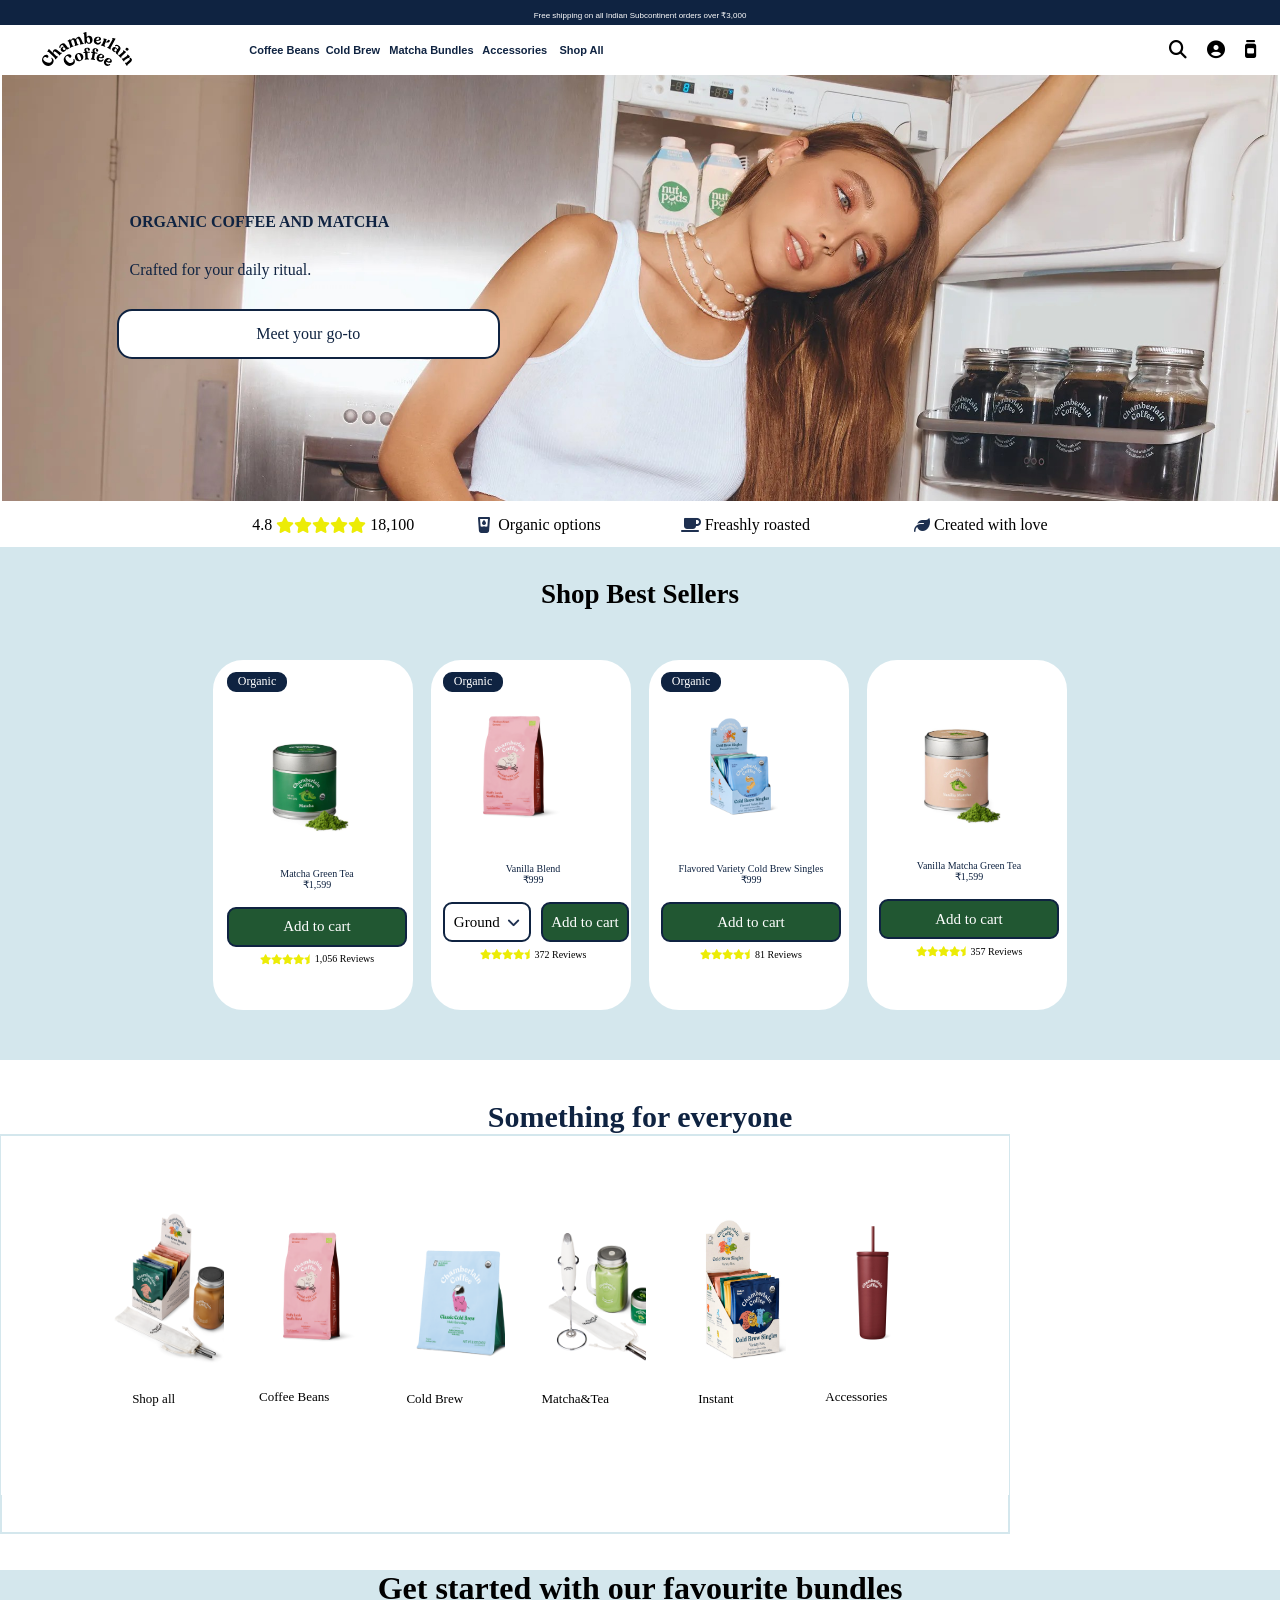
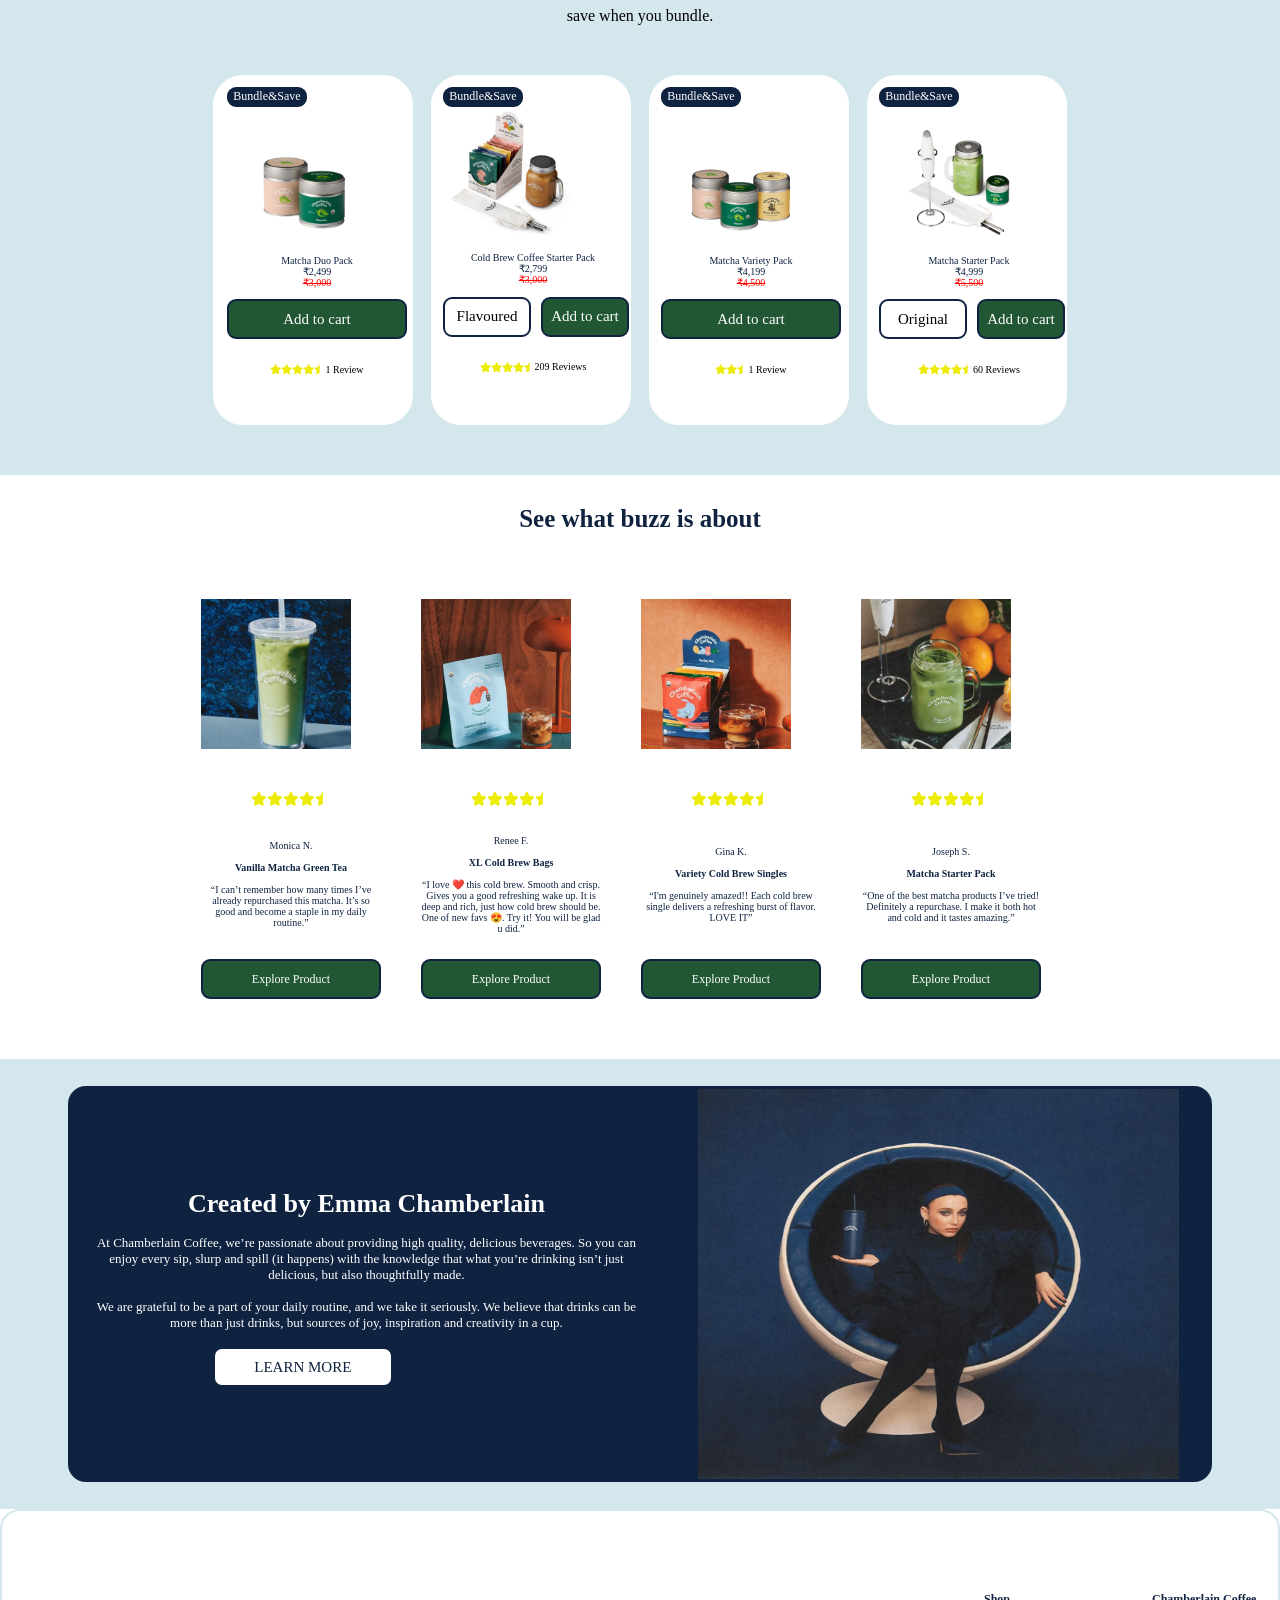
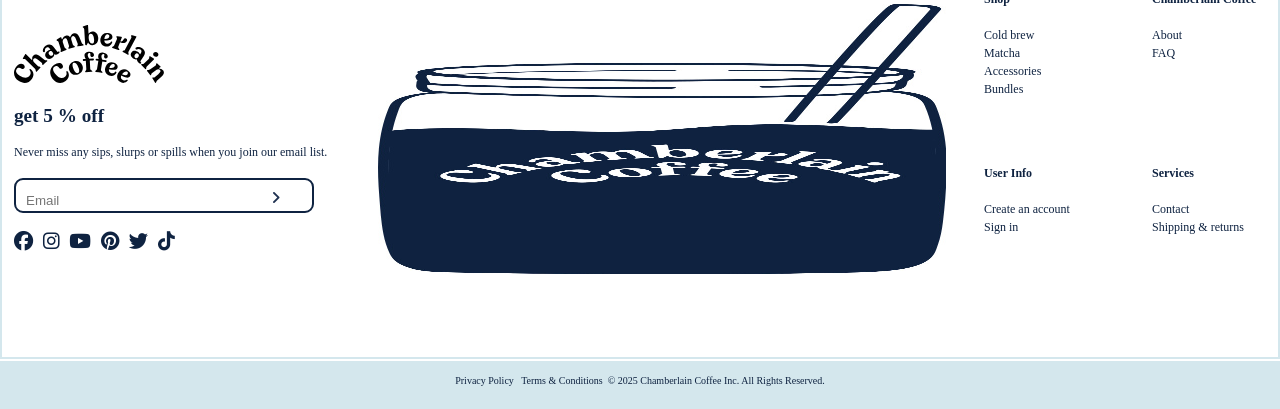
==== commit 13111423: "responsive website" ====
--- a/index.html
+++ b/index.html
@@ -16,8 +16,8 @@
   </head>
 
   <body>
-    <header>
-      <div id="header1">Free shipping on all EU orders over €60</div>
+    <div id="navbar">
+      <div id="header1">Free shipping on all Indian Subcontinent orders over ₹3,000</div>
       <div id="header2">
         <div id="section1">
           <div id="img">
@@ -39,7 +39,7 @@
           <i class="fa-solid fa-jar"></i>
         </div>
       </div>
-    </header>
+    </div>
     <br />
 
     <main id="overlaytext">
@@ -58,7 +58,7 @@
  <div id="thatbox">
 &nbsp;&nbsp;&nbsp;&nbsp;&nbsp;4.8&nbsp;<i class="fa-solid fa-star"></i><i class="fa-solid fa-star"></i><i class="fa-solid fa-star"></i><i class="fa-solid fa-star"></i><i class="fa-solid fa-star"></i>&nbsp;18,100 
 &nbsp;&nbsp;&nbsp;&nbsp;&nbsp;&nbsp;&nbsp;&nbsp;&nbsp;&nbsp;&nbsp;&nbsp;&nbsp;&nbsp;&nbsp;<i class="fa-solid fa-glass-water-droplet" style="color: rgb(30, 48, 80);"> </i> &nbsp; Organic options&nbsp;&nbsp;&nbsp;&nbsp;&nbsp;&nbsp;&nbsp;&nbsp;&nbsp;&nbsp;&nbsp;&nbsp;&nbsp;&nbsp;&nbsp;&nbsp;&nbsp;&nbsp;&nbsp;&nbsp;
-<i class="fa-solid fa-mug-saucer" style="color: rgb(30, 48, 80);"></i>Freashly roasted &nbsp;&nbsp;&nbsp;&nbsp;&nbsp;&nbsp;&nbsp;&nbsp;&nbsp;&nbsp;&nbsp;&nbsp;&nbsp;&nbsp;&nbsp;&nbsp;&nbsp;&nbsp;&nbsp;&nbsp;&nbsp;&nbsp;&nbsp;&nbsp;&nbsp;<i class="fa-solid fa-leaf" style="color: rgb(30, 48, 80);"></i>Created with love
+<i class="fa-solid fa-mug-saucer" style="color: rgb(30, 48, 80);"></i> &nbsp;Freashly roasted &nbsp;&nbsp;&nbsp;&nbsp;&nbsp;&nbsp;&nbsp;&nbsp;&nbsp;&nbsp;&nbsp;&nbsp;&nbsp;&nbsp;&nbsp;&nbsp;&nbsp;&nbsp;&nbsp;&nbsp;&nbsp;&nbsp;&nbsp;&nbsp;&nbsp;<i class="fa-solid fa-leaf" style="color: rgb(30, 48, 80);"></i>&nbsp;Created with love
  </div>
    
     <h1 id="font">Shop Best Sellers</h1>
@@ -70,7 +70,7 @@
        
         <div class="txt matcha">
           Matcha Green Tea <br />
-          €28
+          ₹1,599
         </div>
         <div class="atc position">Add to cart</div>
         <div class="r re">
@@ -86,10 +86,10 @@
         <div class="img2"><img src="Shop all_files/CHAMBERLAIN_COFFEE_FLUFFY_LAMB_GROUND_EU_PDP_A.png"></div> 
          <br> <div class="txt vanilla">
           Vanilla Blend <br />
-          €19
+          ₹999
         </div>
         <div class="atc2 position">
-          <div class="ground">Ground</div>
+          <div class="ground">Ground &nbsp;<i class="fa-solid fa-angle-down" style="color: rgb(30, 48, 80);"></i></div>
           <div class="add">Add to cart</div>
         </div>
 
@@ -105,7 +105,7 @@
         <div class="img3"><img src="Shop all_files/FlavoredVarietyColdBrewSingles_PDP_2048px_01_590c9722-d39e-49b4-b2bd-9e2687882765.png" alt=""></div> <br>
         <div class="txt brew">
           Flavored Variety Cold Brew Singles <br />
-          €19
+          ₹999
         </div>
         <div class="atc position">Add to cart</div>
         <div class="r re">
@@ -120,7 +120,7 @@
         <div class="img4"><img src="Shop all_files/VANILLAMATCHAGREENTEA.jpg" alt=""></div><br>
         <div class="txt tea">
           Vanilla Matcha Green Tea <br/>
-          €28
+          ₹1,599
         </div>
         <div class="atc position">Add to cart</div>
 
@@ -131,9 +131,9 @@
         </div>
       </div>
     </div>
-
+   <div class="change">  <b><h2>Something for everyone</h2></b></div>
     <div id="whitebox">
-      <div class="change">  <b><h2>Something for everyone</h2></b></div> 
+
       <div class="longbox">
         <div class="b1"><img src="Shop all_files/Variety_Cold_Brew_Singles-Starter_Pack_PDP_2048px_01_a66178c7-0070-46e9-8be6-9580ef11e38c.png" alt=""> <br>Shop all</div>
         <div class="b2"><img src="Shop all_files/CHAMBERLAIN_COFFEE_FLUFFY_LAMB_GROUND_EU_PDP_A.png" alt=""><br><br>Coffee Beans</div>
@@ -155,7 +155,7 @@
         <!-- <br><br><br><br> -->
         <div class="txt matcha">
           Matcha Duo Pack <br />
-          €53 <s class="c">€56</s>
+          ₹2,499 <s class="c">₹3,000</s>
         </div>
         <div class="atc position">Add to cart</div> <br>
         <div class="r re">
@@ -171,7 +171,7 @@
         <div class="img2"><img src="Shop all_files/COLDBREWSSINGLESSTARTER.jpg" alt=""></div>
         <div class="txt vanilla">
           Cold Brew Coffee Starter Pack <br />
-          €50 <s class="c">€53</s>
+          ₹2,799 <s class="c">₹3,000</s>
         </div>
         <div class="atc2 position">
           <div class="ground">Flavoured</div>
@@ -190,7 +190,7 @@
         <div class="img3"> <img src="WEBSITE/logo2_files/MatchaVarietyPackHoney_PDP_2048px_01.png" alt=""></div>
         <div class="txt brew">
           Matcha Variety Pack <br />
-          €80 <s class="c">€84</s>
+          ₹4,199 <s class="c">₹4,500</s>
         </div>
         <div class="atc position">Add to cart</div> <br>
         <div class="r1 re">
@@ -204,7 +204,7 @@
         <div class="img4"><img src="WEBSITE/logo2_files/MatchaStarterPack_PDP_2048px_04.png" alt=""></div>
         <div class="txt tea">
           Matcha Starter Pack <br />
-          €84 <s class="c">€88</s>
+          ₹4,999<s class="c">₹5,500</s>
         </div>
         <div class="atc2 position">
           <div class="ground">Original</div>
@@ -313,6 +313,8 @@
         <div class="box right"> <img src="Shop all_files/emmaitself.jpg" alt=""></div>
       </div>
     </div>
+
+
     <div id="A">
       <div class="sec1">
         <div class="logo1">
@@ -328,7 +330,10 @@
           Never miss any sips, slurps or spills when you join our email list.
         </div>
         <br />
-        <div class="emailbox"></div>
+        <div class="emailbox">
+          <input type="email" placeholder="Email">
+          <i class="fa-solid fa-angle-right" style="color: rgb(30, 48, 80);"></i>
+        </div>
         <br />
         <div class="socialmediaicons">
           <i class="fa-brands fa-facebook"></i> &nbsp;<i
@@ -343,7 +348,7 @@
         </div>
       </div>
 
-      <div class="sec2 ">  <div class="JAR"><img src="Shop all_files/JARFINAL.jpg" alt=""></div>
+      <div class="sec2">  <div class="JAR"><img src="Shop all_files/JARFINAL.jpg" alt=""></div>
       </div> 
 
 
--- a/website.css
+++ b/website.css
@@ -5,11 +5,10 @@
 }
 
 
-
 #header1{
 width: 100%;
     height:30px;
-border: 2px solid white ;
+border: 1px solid rgb(15,35,65) ;
 background-color:rgb(15,35,65);
 display: flex;
 justify-content: center;
@@ -18,10 +17,14 @@
 font-family: sans-serif;
 
 color: white ;
+position: fixed;
+top: 0px;
+z-index: 10;
+
 }
 #header2{
 width: 100%;
-    height:80px;
+    height:50px;
 border: 2px solid white;
 background-color: white;
 display: flex;
@@ -29,14 +32,17 @@
 align-items: center;
 font-size: 8px;
 font-family: sans-serif;
-
 color: white ;
+position: fixed;
+top: 25px;
+z-index: 10;
+
 }
 #section1{
   
 width: 20%;
     height:5%;
-    border: 2px solid white ;
+
 
 display: flex;
 justify-content: flex-start;
@@ -47,7 +53,7 @@
 }
 
 #section1 img{
- width: 100px;
+ width: 90px;
    height: auto;
 }
 
@@ -55,13 +61,13 @@
 #section2{
 width: 70%;
     height:30px;
-border: 2px solid white;
+
 color: rgb(15,35,65) ;
 display: flex;
 justify-content: flex-start;
 align-items: center;
 text-decoration: inherit;
-font-size: 14px;
+font-size: 11px;
 
 padding: 25px;
 font-weight: 100;
@@ -132,7 +138,13 @@
 align-items: center;
 position: absolute;
 color: rgb(15,35,65);
-
+transition: all 1s ease-in;
+
+}
+.overlaytext3:hover{
+    background-color: rgb(157, 157, 238);
+    border-radius: 10px;
+    box-shadow: 10px 10px 5px 0px grey;
 }
 
 #thatbox{
@@ -462,6 +474,7 @@
     color:rgb(15,35,65) ;
     font-size: 20px;
     padding-top: 40px;
+    text-align: center;
     
 }
 #whitebox{
@@ -790,13 +803,21 @@
     color:rgb(15,35,65) ;
     font-size: 15px;
     display: flex;
-    flex-direction: column;
-    justify-content: center;
-    align-items: center;
-    text-align: center;  
+
+    justify-content: center;
+    /* align-items: center; */
+    /* text-align: center;   */
     background: white;
-    
-}
+    padding-left: 10px;
+    padding-right: 32px;
+    padding-top: 10px;
+}
+.emailbox input{
+    border: none;
+    flex: 1;
+    outline: none;
+}
+
 .ft{
     font-size: 12px;
     color: rgb(15,35,65);
@@ -952,4 +973,69 @@
     transition: all 3s ease;
     box-shadow: 10px 10px 10px 0px grey;
     box x axis y axis blur spread color
-} */+    "anchor tab"
+    flex wrap ??? display grid??  label tag ?? anchor tag 
+} */
+
+@media(max-width:431px){
+   .JAR{
+    display: none;
+   }
+    #A{
+        flex-direction: column;
+    }
+.sec3{
+    width: 330px;
+    height:330px;
+}
+#lastwhitebox{
+     display: none;  
+}
+.right{
+  display: none;
+}
+#header1{
+    width: 430px;
+}
+#header2{
+  width: 430px;  
+  font-size: 7px;
+}
+#section1 img{
+    width: 55px;
+}
+.overlaytext3{
+     width: 20%;
+    height:20px;
+    font-size: 10px;
+}
+
+#thatbox{
+    font-size: 7px;
+}
+#lightbluebox{
+    flex-direction: column;
+    height: 1700px;
+    /* display: grid;
+grid-auto-flow: column;
+grid-auto-columns: 280px;
+gap: 20px;
+    overflow-x: scroll;
+    scrollbar-width: none; */
+    
+}
+
+#whitebox{
+    height: 1500px;
+       flex-direction: column;
+}
+.longbox{
+        flex-direction: column;
+        padding-left: 90px;
+}
+#WHITE{
+height: 2000px;
+flex-direction: column;
+}
+
+}
